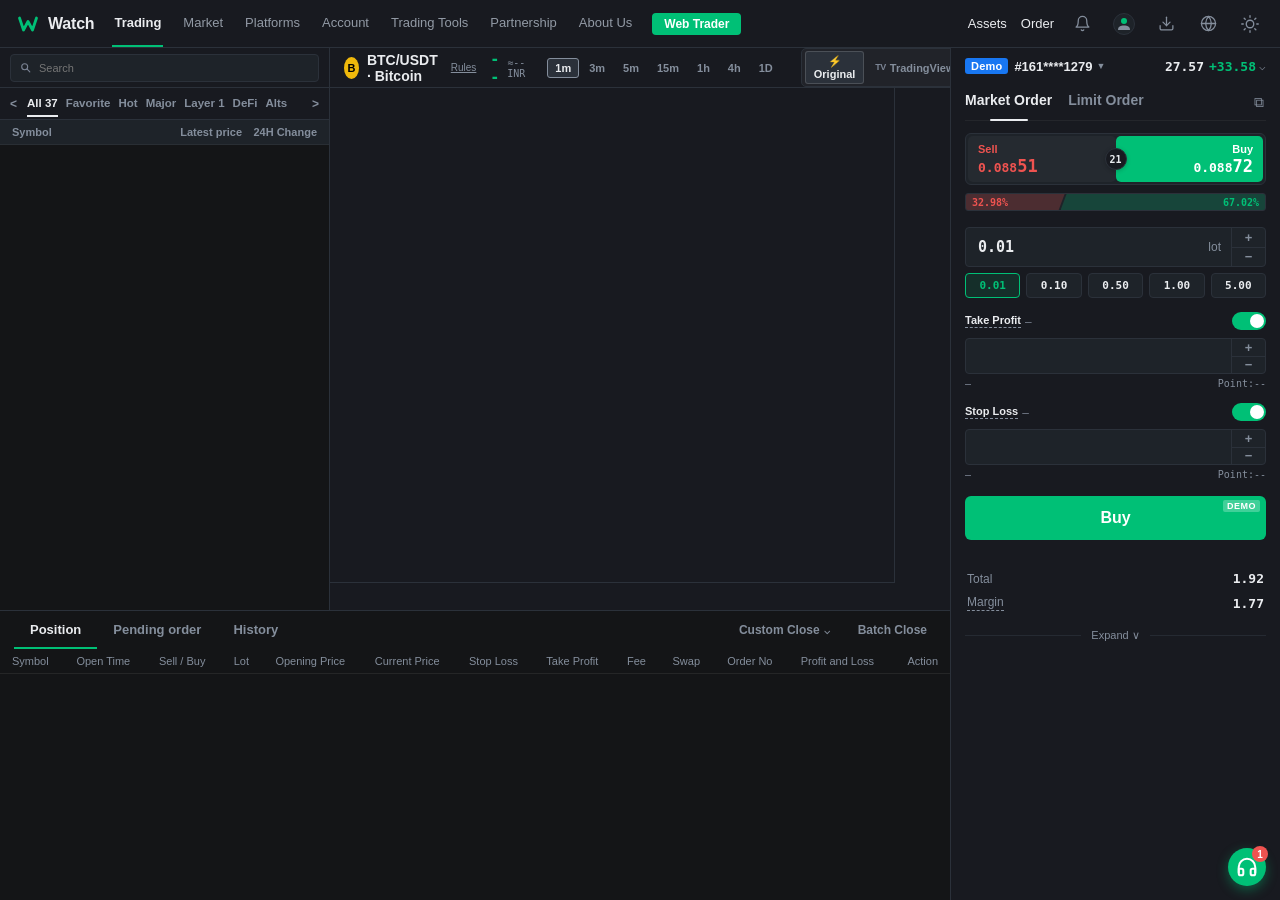
==== templates/terminal.html @ 041eb5d7 "feat: initial commit of standalone MT4 web execution terminal" ====
<!DOCTYPE html>
<html lang="en">
<head>
    <meta charset="UTF-8">
    <meta name="viewport" content="width=device-width, initial-scale=1.0, maximum-scale=1.0, user-scalable=no">
    <title>Watch · Autonomous Web Trader</title>
    
    <link rel="icon" type="image/svg+xml" href="data:image/svg+xml,<svg xmlns='http://www.w3.org/2000/svg' viewBox='0 0 32 32' fill='none'><circle cx='16' cy='16' r='15' fill='%230B0E11' stroke='%2300C076' stroke-width='2'/><path d='M8 10 L12 22 L16 13 L20 22 L24 10' stroke='%2300C076' stroke-width='3' stroke-linecap='round' stroke-linejoin='round'/></svg>">
    
    <!-- &#128737;ï¸ Complete Browser Extension Noise & Crash Shield (MetaMask/Web3/Grammarly/ContentScripts) -->
    <script>
        (function() {
            // Complete console override - suppress EVERYTHING from extensions
            const originalConsole = {
                log: console.log,
                error: console.error,
                warn: console.warn,
                info: console.info,
                debug: console.debug
            };

            // Block all extension-related noise with comprehensive patterns
            const extensionPatterns = [
                /contentscript/i,
                /webpack_require/i,
                /MaxListenersExceededWarning/i,
                /ObjectMultiplex/i,
                /Grammarly/i,
                /chrome-extension/i,
                /moz-extension/i,
                /app-init-liveness/i,
                /background-liveness/i,
                /orphaned data/i,
                /Permissions policy violation/i,
                /addListener/i,
                /EventEmitter/i,
                /memory leak/i,
                /close listeners added/i,
                /end listeners added/i,
                /unload is not allowed/i,
                /message channel closed/i,
                /asynchronous response/i,
                /listener indicated/i,
                /Extension context invalidated/i,
                /MutationObserver/i,
                /parameter 1 is not of type/i,
                /pipe/i,
                /write/i,
                /emit/i,
                /push/i,
                /transform/i,
                /_webpack/i,
                /__webpack_require__/i,
                /webpack_require_/i,
                /\.js:/i,
                /chunk/i,
                /vendor/i,
                /polyfill/i
            ];

            function isExtensionNoise(args) {
                const message = args.map(arg => 
                    typeof arg === 'string' ? arg : 
                    (arg.message || String(arg) || '')
                ).join(' ');
                return extensionPatterns.some(pattern => pattern.test(message));
            }

            // Override all console methods
            ['log', 'error', 'warn', 'info', 'debug'].forEach(method => {
                console[method] = function(...args) {
                    if (isExtensionNoise(args)) return;
                    originalConsole[method].apply(console, args);
                };
            });

            // Intercept all errors with broader pattern matching
            window.addEventListener('error', function(e) {
                const message = e.message || String(e);
                const filename = e.filename || '';
                const combined = message + ' ' + filename;
                if (extensionPatterns.some(pattern => pattern.test(combined))) {
                    e.preventDefault();
                    e.stopPropagation();
                    return true;
                }
            }, true);

            // Intercept promise rejections with broader pattern matching
            window.addEventListener('unhandledrejection', function(e) {
                const reason = String(e.reason || '');
                if (extensionPatterns.some(pattern => pattern.test(reason))) {
                    e.preventDefault();
                    e.stopPropagation();
                    return true;
                }
            }, true);

            // Increase max listeners to prevent warnings
            if (typeof process !== 'undefined' && process.setMaxListeners) {
                process.setMaxListeners(100);
            }
            
            // Suppress any remaining extension noise
            const originalError = Error;
            window.Error = function(...args) {
                const message = args.join(' ');
                if (extensionPatterns.some(pattern => pattern.test(message))) {
                    return originalError();
                }
                return originalError.apply(this, args);
            };
        })();
    </script>

    <!-- Official TradingView Lightweight Charts Library (Local) -->
    <script src="/static/lightweight-charts.js?v=20260922q"></script>

    <link rel="stylesheet" href="/static/css/terminal.css?v=20260923v">
</head>
<body class="theme-dark">

    <!-- TOP NAVBAR (48px - 100% TradeW Match to media_1789955909263.png) -->
    <header class="navbar tradew-navbar">
        <div class="nav-left">
            <!-- Watch Authentic Brand Logo with W icon -->
            <div class="tradew-brand-wrap" onclick="window.location.reload()">
                <svg width="24" height="24" viewBox="0 0 24 24" fill="none">
                    <path d="M3.5 6 L7.5 18 L12 9.5 L16.5 18 L20.5 6" stroke="#00C076" stroke-width="2.8" stroke-linecap="round" stroke-linejoin="round"/>
                </svg>
                <span class="tradew-brand-text">Watch</span>
            </div>

            <!-- Navigation Category Tabs -->
            <div class="tradew-nav-links">
                <span class="tradew-nav-link active">Trading</span>
                <span class="tradew-nav-link">Market</span>
                <span class="tradew-nav-link">Platforms</span>
                <span class="tradew-nav-link">Account</span>
                <span class="tradew-nav-link">Trading Tools</span>
                <span class="tradew-nav-link">Partnership</span>
                <span class="tradew-nav-link">About Us</span>
                <span class="tradew-btn-webtrader">Web Trader</span>
            </div>
        </div>

        <!-- Right Side (Matches media_1789955909263.png + Extra Light/Dark Icon) -->
        <div class="tradew-nav-right-group">
            <span class="tradew-nav-action-text">Assets</span>
            <span class="tradew-nav-action-text">Order</span>

            <!-- Notifications Bell -->
            <div class="tradew-nav-icon-btn" title="Notifications">
                <svg width="17" height="17" viewBox="0 0 24 24" fill="none" stroke="currentColor" stroke-width="1.8" stroke-linecap="round" stroke-linejoin="round">
                    <path d="M18 8A6 6 0 0 0 6 8c0 7-3 9-3 9h18s-3-2-3-9"></path>
                    <path d="M13.73 21a2 2 0 0 1-3.46 0"></path>
                </svg>
            </div>

            <!-- User Avatar Profile -->
            <div class="tradew-nav-icon-btn" title="Account Profile">
                <div class="tradew-user-avatar">
                    <svg width="18" height="18" viewBox="0 0 24 24" fill="none">
                        <circle cx="12" cy="8" r="4" fill="#00C076"/>
                        <path d="M4 20 C4 15.5 7.5 14 12 14 C16.5 14 20 15.5 20 20" fill="#848E9C"/>
                    </svg>
                </div>
            </div>

            <!-- Download App -->
            <div class="tradew-nav-icon-btn" title="Download App">
                <svg width="17" height="17" viewBox="0 0 24 24" fill="none" stroke="currentColor" stroke-width="1.8" stroke-linecap="round" stroke-linejoin="round">
                    <path d="M21 15v4a2 2 0 0 1-2 2H5a2 2 0 0 1-2-2v-4"></path>
                    <polyline points="7 10 12 15 17 10"></polyline>
                    <line x1="12" y1="15" x2="12" y2="3"></line>
                </svg>
            </div>

            <!-- Language / Globe -->
            <div class="tradew-nav-icon-btn" title="Language: English">
                <svg width="17" height="17" viewBox="0 0 24 24" fill="none" stroke="currentColor" stroke-width="1.8" stroke-linecap="round" stroke-linejoin="round">
                    <circle cx="12" cy="12" r="10"></circle>
                    <line x1="2" y1="12" x2="22" y2="12"></line>
                    <path d="M12 2a15.3 15.3 0 0 1 4 10 15.3 15.3 0 0 1-4 10 15.3 15.3 0 0 1-4-10 15.3 15.3 0 0 1 4-10z"></path>
                </svg>
            </div>

            <!-- &#10024; EXTRA ONE LIGHT AND DARK ICON (Matches User Request) -->
            <div class="tradew-nav-icon-btn" id="btn-theme-toggle" onclick="toggleTheme()" title="Switch to Light Theme">
                <svg id="theme-svg-icon" width="18" height="18" viewBox="0 0 24 24" fill="none" stroke="currentColor" stroke-width="1.8" stroke-linecap="round" stroke-linejoin="round">
                    <circle cx="12" cy="12" r="5"></circle>
                    <line x1="12" y1="1" x2="12" y2="3"></line>
                    <line x1="12" y1="21" x2="12" y2="23"></line>
                    <line x1="4.22" y1="4.22" x2="5.64" y2="5.64"></line>
                    <line x1="18.36" y1="18.36" x2="19.78" y2="19.78"></line>
                    <line x1="1" y1="12" x2="3" y2="12"></line>
                    <line x1="21" y1="12" x2="23" y2="12"></line>
                    <line x1="4.22" y1="19.78" x2="5.64" y2="18.36"></line>
                    <line x1="18.36" y1="5.64" x2="19.78" y2="4.22"></line>
                </svg>
            </div>
        </div>
    </header>

    <!-- 3-COLUMN MASTER LAYOUT -->
    <div class="master-layout">

        <!-- COLUMN 1: Trade W Market Watchlist (Matches Image 2) -->
        <aside class="watchlist-col">
            <!-- Search Bar at Top -->
            <div class="tradew-search-bar">
                <div class="tradew-search-input-box">
                    <span class="tradew-search-icon" aria-hidden="true"><svg viewBox="0 0 24 24" focusable="false"><circle cx="10.5" cy="10.5" r="5.5"></circle><path d="m15 15 5 5"></path></svg></span>
                    <input type="text" class="tradew-search-input" id="watchlist-search" placeholder="Search" oninput="filterWatchlist()">
                </div>
            </div>

            <!-- Scrollable Category Carousel: < All 37 Favorite Hot Major Layer 1 DeFi Alts > -->
            <div class="tradew-cat-carousel">
                <button class="tradew-arrow-btn" onclick="scrollWatchlistCats(-1)">&lt;</button>
                <div class="tradew-cat-pills" id="tradew-cat-pills">
                    <button class="tradew-cat-pill active" onclick="setWatchlistCategory('all', this)">All 37</button>
                    <button class="tradew-cat-pill" onclick="setWatchlistCategory('favorite', this)">Favorite</button>
                    <button class="tradew-cat-pill" onclick="setWatchlistCategory('hot', this)">Hot</button>
                    <button class="tradew-cat-pill" onclick="setWatchlistCategory('major', this)">Major</button>
                    <button class="tradew-cat-pill" onclick="setWatchlistCategory('layer1', this)">Layer 1</button>
                    <button class="tradew-cat-pill" onclick="setWatchlistCategory('defi', this)">DeFi</button>
                    <button class="tradew-cat-pill" onclick="setWatchlistCategory('alts', this)">Alts</button>
                </div>
                <button class="tradew-arrow-btn" onclick="scrollWatchlistCats(1)">&gt;</button>
            </div>

            <!-- 3-Column Header: Symbol | Latest price | 24H Change -->
            <div class="tradew-wl-header">
                <span>Symbol</span>
                <span style="text-align: right;">Latest price</span>
                <span style="text-align: right;">24H Change</span>
            </div>

            <!-- Items List -->
            <div class="watchlist-items" id="watchlist-items">
                <!-- Dynamically populated single-line 3-column rows matching Image 2 -->
            </div>
        </aside>

        <!-- COLUMN 2: Center Hero Column (Toolbar + Chart + Bottom Dock) -->
        <main class="center-stage">
            
            <div class="stage-toolbar">
                <div class="toolbar-left" style="gap: 14px;">
                    <div style="display: flex; align-items: center; gap: 8px;">
                        <span style="display: inline-flex; align-items: center; justify-content: center; width: 22px; height: 22px; border-radius: 50%; background: #F0B90B; color: #000; font-weight: 800; font-size: 11px;" id="disp-coin-avatar">B</span>
                        <div style="display: flex; flex-direction: column;">
                            <div style="display: flex; align-items: center; gap: 6px;">
                                <span class="stage-symbol-badge" id="chart-sym-title" style="font-size: 14px; font-weight: 800; color: var(--text-primary);">BTC/USDT Pro</span>
                                <span style="color: #848E9C; font-size: 10px; cursor: pointer; text-decoration: underline;">Rules</span>
                            </div>
                        </div>
                    </div>

                    <div style="display: flex; align-items: center; gap: 8px;">
                        <span class="hero-price-badge up" id="disp-last">--</span>
                        <span style="font-size: 10px; color: #848E9C; font-family: 'Roboto Mono', monospace;" id="disp-inr-equiv">&#8776;--INR</span>
                        <span class="nano-stream-badge" id="nano-stream-indicator" title="Ultra-Nano Direct Stream: Live tick execution from matching engine"><span class="nano-stream-dot"></span>&#9889; </span>
                    </div>

                    <div class="tf-pills" style="margin-left: 8px;">
                        <button class="tf-pill active" onclick="switchTf('1m', this)">1m</button>
                        <button class="tf-pill" onclick="switchTf('3m', this)">3m</button>
                        <button class="tf-pill" onclick="switchTf('5m', this)">5m</button>
                        <button class="tf-pill" onclick="switchTf('15m', this)">15m</button>
                        <button class="tf-pill" onclick="switchTf('1h', this)">1h</button>
                        <button class="tf-pill" onclick="switchTf('4h', this)">4h</button>
                        <button class="tf-pill" onclick="switchTf('1d', this)">1D</button>
                    </div>
 
                    <div class="chart-view-modes" id="chart-view-modes">
                        <button class="chart-mode-pill active" onclick="setChartMode('native')" id="btn-mode-native" title="Binance Original Execution Chart (0-Lag Direct Matching Engine)">
                            <span>&#9889; Original</span>
                        </button>
                        <button class="chart-mode-pill" onclick="setChartMode('tv')" id="btn-mode-tv" title="TradingView Official Interactive Chart">
                            <span class="tradingview-mark">TV</span><span>TradingView</span>
                        </button>
                        <a class="chart-mode-pill binance-direct-tab" id="btn-mode-binance-link" href="https://www.binance.com/en/futures/BTCUSDT" target="_blank" rel="noopener noreferrer" title="Open Live Binance Futures Terminal in New Tab (Bypasses Cloudflare iframe restrictions)">
                            <svg width="12" height="12" viewBox="0 0 120 120" fill="none" style="vertical-align: -1px;">
                                <path d="M60 15 L78 33 L60 51 L42 33 Z" fill="#F0B90B"/>
                                <path d="M21 54 L39 72 L21 90 L3 72 Z" fill="#F0B90B"/>
                                <path d="M99 54 L117 72 L99 90 L81 72 Z" fill="#F0B90B"/>
                                <path d="M60 93 L78 111 L60 129 L42 111 Z" fill="#F0B90B"/>
                                <path d="M60 57 L78 75 L60 93 L42 75 Z" fill="#F0B90B"/>
                            </svg>
                            <span>Binance Web ↗</span>
                        </a>
                    </div>
                </div>

                <div class="toolbar-right">
                    <div class="stat-group">
                        <span class="stat-grp-lbl">24h Change</span>
                        <span class="stat-grp-val val-green" id="disp-change">--%</span>
                    </div>
                    <div class="stat-group">
                        <span class="stat-grp-lbl">24h High</span>
                        <span class="stat-grp-val" id="disp-high">--</span>
                    </div>
                    <div class="stat-group">
                        <span class="stat-grp-lbl">24h Low</span>
                        <span class="stat-grp-val" id="disp-low">--</span>
                    </div>
                    <div class="stat-group">
                        <span class="stat-grp-lbl">24h Vol (USDT)</span>
                        <span class="stat-grp-val" id="disp-vol">--</span>
                    </div>
                </div>
            </div>

            <!-- Candlestick Chart with On-Chart Order Lines Overlay -->
            <div class="chart-stage-wrap" id="chart-wrapper">
                <!-- Binance Center Watermark -->
                <div class="chart-watermark" style="opacity: 0.035; pointer-events: none;">
                    <svg width="48" height="48" viewBox="0 0 120 120" fill="none">
                        <path d="M60 15 L78 33 L60 51 L42 33 Z" fill="#F0B90B"/>
                        <path d="M21 54 L39 72 L21 90 L3 72 Z" fill="#F0B90B"/>
                        <path d="M99 54 L117 72 L99 90 L81 72 Z" fill="#F0B90B"/>
                        <path d="M60 93 L78 111 L60 129 L42 111 Z" fill="#F0B90B"/>
                        <path d="M60 57 L78 75 L60 93 L42 75 Z" fill="#F0B90B"/>
                    </svg>
                    <span style="font-size: 24px; font-weight: 900; letter-spacing: 5px; font-family: -apple-system, BlinkMacSystemFont, sans-serif; color: #EAECEF;">BINANCE</span>
                </div>



                <!-- Dynamic Binance High/Low Visible Markers Overlay -->
                <div class="chart-high-low-overlay" id="chart-high-low-overlay"></div>

                <!-- Native High-Speed Chart -->
                <div id="tv-chart"></div>

                <!-- TV Official Iframe fallback -->
                <iframe id="tv-iframe"
                    data-src="https://s.tradingview.com/widgetembed/?frameElementId=tradingview_1&symbol=BINANCE%3ABTCUSDT.P&interval=1&hidesidetoolbar=0&symboledit=1&saveimage=0&toolbarbg=181A20&theme=dark&style=1&timezone=Etc%2FUTC&studies=%5B%5D&hideideas=1">
                </iframe>

                <!-- Binance Futures Official Web Iframe -->
                <div id="binance-iframe-wrap">
                    <div class="binance-iframe-bar">
                        <div class="binance-iframe-info">
                            <span class="binance-tag">BINANCE FUTURES</span>
                            <span class="binance-sym" id="binance-frame-sym">BTCUSDT Perpetual</span>
                        </div>
                        <a id="binance-external-link" href="https://www.binance.com/en/futures/BTCUSDT" target="_blank" rel="noopener noreferrer" class="binance-ext-btn" title="Open official Binance Futures in a new tab">
                            <svg width="12" height="12" viewBox="0 0 24 24" fill="none" stroke="currentColor" stroke-width="2.2" stroke-linecap="round" stroke-linejoin="round">
                                <path d="M18 13v6a2 2 0 0 1-2 2H5a2 2 0 0 1-2-2V8a2 2 0 0 1 2-2h6"></path>
                                <polyline points="15 3 21 3 21 9"></polyline>
                                <line x1="10" y1="14" x2="21" y2="3"></line>
                            </svg>
                            <span>Open in Binance ↗</span>
                        </a>
                    </div>
                    <iframe id="binance-iframe"
                        data-src="https://s.tradingview.com/widgetembed/?frameElementId=tradingview_binance&symbol=BINANCE%3ABTCUSDT.P&interval=1&hidesidetoolbar=0&symboledit=0&saveimage=1&toolbarbg=181A20&theme=dark&style=1&timezone=Etc%2FUTC&studies=%5B%7B%22id%22%3A%22MASimple%40tv-basicstudies%22%2C%22inputs%22%3A%7B%22length%22%3A7%7D%7D%2C%7B%22id%22%3A%22MASimple%40tv-basicstudies%22%2C%22inputs%22%3A%7B%22length%22%3A25%7D%7D%2C%7B%22id%22%3A%22MASimple%40tv-basicstudies%22%2C%22inputs%22%3A%7B%22length%22%3A99%7D%7D%5D&hideideas=1"
                        src=""
                        allow="clipboard-read; clipboard-write; web-share; encrypted-media; fullscreen"
                        allowfullscreen>
                    </iframe>
                </div>
            </div>

        </main>

        <!-- COLUMN 3: Right Sidebar (100% TradeW Fast Execution Order Ticket - No Orderbook) -->
        <aside class="sidebar-col" style="position: relative;">
            <!-- Top Account Strip (TradeW Exact Match) -->
            <div class="tradew-top-account-bar" id="tradew-top-account-bar" onclick="toggleSelectAccountModal(event)">
                <div style="display: flex; align-items: center;">
                    <span class="tradew-account-badge" id="disp-tradew-acct-badge">Demo</span>
                    <span class="tradew-account-id" id="disp-tradew-acct-id">#161****1279 <span class="tradew-chevron" id="disp-tradew-chevron">&#9660;</span></span>
                </div>
                <div style="display: flex; align-items: center;">
                    <span class="tradew-account-bal" id="disp-tradew-bal">27.57</span>
                    <span class="tradew-account-pnl" id="disp-tradew-floating">+33.58</span>
                    <span class="tradew-account-drop">&#9013;</span>
                </div>
            </div>

            <!-- TradeW Select Account Modal Dropdown (Matches media_1789955158818.png) -->
            <div class="tradew-select-acct-dropdown" id="tradew-select-acct-dropdown" onclick="event.stopPropagation()">
                <div class="tradew-modal-title-row">
                    <span>Select Account</span>
                    <span class="tradew-info-circle" title="Switch between Live Binance Master Futures and Practice Demo account">&#9432;</span>
                </div>
                
                <!-- Live Binance Master Account -->
                <div class="tradew-acct-card" id="card-standard" onclick="selectAccountOption('standard')">
                    <div class="tradew-acct-top">
                        <span class="tradew-acct-type-name" style="color: #F0B90B; font-weight: 700;">Live Binance &#9889;</span>
                        <span class="tradew-acct-id-tag" style="background: rgba(240,185,11,0.18); color: #F0B90B; border: 1px solid rgba(240,185,11,0.35);">Master Futures</span>
                    </div>
                    <div class="tradew-acct-card-bal" id="card-standard-bal" style="font-weight: 700;">$0.00 USDT</div>
                    <div class="tradew-acct-check">
                        <svg width="12" height="12" viewBox="0 0 12 12" fill="none"><path d="M2.5 6L5 8.5L9.5 3.5" stroke="#FFFFFF" stroke-width="2" stroke-linecap="round" stroke-linejoin="round"/></svg>
                    </div>
                </div>

                <!-- Demo Account Card -->
                <div class="tradew-acct-card selected" id="card-demo" onclick="selectAccountOption('demo')">
                    <div class="tradew-acct-top">
                        <span class="tradew-acct-type-name">Demo</span>
                        <span class="tradew-acct-id-tag">#161****1279</span>
                    </div>
                    <div class="tradew-acct-card-bal" id="card-demo-bal">27.42</div>
                    <div class="tradew-acct-check">
                        <svg width="12" height="12" viewBox="0 0 12 12" fill="none"><path d="M2.5 6L5 8.5L9.5 3.5" stroke="#FFFFFF" stroke-width="2" stroke-linecap="round" stroke-linejoin="round"/></svg>
                    </div>
                </div>

                <!-- Confirm Button -->
                <button class="tradew-acct-confirm-btn" onclick="confirmAccountChoice()">Confirm</button>
            </div>

            <!-- Tabs: Market Order | Limit Order -->
            <div class="tradew-panel-tabs">
                <div class="tradew-tab-group">
                    <button class="tradew-tab-item active" id="btn-tab-market" onclick="switchOrderType('market')">Market Order</button>
                    <button class="tradew-tab-item" id="btn-tab-limit" onclick="switchOrderType('limit')">Limit Order</button>
                </div>
                <button class="tradew-tab-popup" title="Pop out order ticket">&#10697;</button>
            </div>

            <!-- Dual Quote Box: Sell Price | Spread | Buy Price -->
            <div class="tradew-quote-card-wrap">
                <div class="tradew-quote-box">
                    <div class="tradew-quote-card quote-sell" id="quote-card-sell" onclick="selectOrderSide('SELL')">
                        <span class="quote-card-lbl">Sell</span>
                        <div class="quote-card-price" id="dual-quote-sell">
                            <span class="quote-p-prefix" id="dual-quote-sell-prefix">0.088</span><span class="quote-p-suffix" id="dual-quote-sell-suffix">51</span>
                        </div>
                    </div>
                    <div class="tradew-spread-pill" id="dual-quote-spread">21</div>
                    <div class="tradew-quote-card quote-buy active" id="quote-card-buy" onclick="selectOrderSide('BUY')">
                        <span class="quote-card-lbl">Buy</span>
                        <div class="quote-card-price" id="dual-quote-buy">
                            <span class="quote-p-prefix" id="dual-quote-buy-prefix">0.088</span><span class="quote-p-suffix" id="dual-quote-buy-suffix">72</span>
                        </div>
                    </div>
                </div>
                <!-- Slanted Sentiment Meter (TradeW Exact Match) -->
                <div class="tradew-sentiment-container">
                    <div class="sentiment-seg-sell" id="sentiment-sell-seg" style="width: 32.98%;">32.98%</div>
                    <div class="sentiment-seg-buy" id="sentiment-buy-seg">67.02%</div>
                </div>
            </div>

            <!-- Lot Size Stepper & 5 Quick Presets (TradeW Vertical Split +/-) -->
            <div class="tradew-field-group">
                <div class="tradew-stepper-box">
                    <input type="text" class="stepper-main-val" id="inp-lot-val" value="0.01" readonly>
                    <span class="stepper-lot-lbl">lot</span>
                    <div class="stepper-vert-actions">
                        <button class="btn-stepper-vert" onclick="stepLot(0.01)">+</button>
                        <button class="btn-stepper-vert" onclick="stepLot(-0.01)">&minus;</button>
                    </div>
                </div>
                <div class="tradew-lot-presets">
                    <button class="lot-preset-btn active" onclick="setLotVal(0.01, this)">0.01</button>
                    <button class="lot-preset-btn" onclick="setLotVal(0.10, this)">0.10</button>
                    <button class="lot-preset-btn" onclick="setLotVal(0.50, this)">0.50</button>
                    <button class="lot-preset-btn" onclick="setLotVal(1.00, this)">1.00</button>
                    <button class="lot-preset-btn" onclick="setLotVal(5.00, this)">5.00</button>
                </div>
            </div>

            <!-- Limit Price Row (TradeW Signature: Displayed when Limit Order tab is active) -->
            <div class="tradew-limit-group" id="tradew-limit-section" style="display: none;">
                <div class="toggle-header-row" style="margin-bottom: 2px;">
                    <span class="toggle-title" style="cursor: default;">Limit Price</span>
                </div>
                <div class="tradew-stepper-box" style="height: 44px;">
                    <div style="flex: 1; display: flex; flex-direction: column; justify-content: center; padding-left: 12px; min-width: 0;">
                        <input type="text" class="stepper-main-val" id="inp-limit-price" value="0.08860" oninput="onLimitPriceChange()" style="padding-left: 0; height: 20px; font-size: 14px;">
                        <div id="limit-price-warning" style="color: #EF5350; font-size: 10px; font-weight: 600; line-height: 1.1; display: none;">Incorrect Price</div>
                    </div>
                    <span class="stepper-lot-lbl">Price</span>
                    <div class="stepper-vert-actions">
                        <button class="btn-stepper-vert" onclick="stepLimitPrice(1)">+</button>
                        <button class="btn-stepper-vert" onclick="stepLimitPrice(-1)">&minus;</button>
                    </div>
                </div>
            </div>

            <!-- Take Profit Toggle & Field -->
            <div class="tradew-toggle-section">
                <div class="toggle-header-row">
                    <div class="toggle-title-wrap">
                        <span class="toggle-title">Take Profit</span>
                        <span class="toggle-cond-text" id="lbl-tp-cond">&#8804; 0.08801</span>
                    </div>
                    <label class="ios-switch">
                        <input type="checkbox" id="chk-tp-enable" checked onchange="toggleTpSection(this.checked)">
                        <span class="ios-slider"></span>
                    </label>
                </div>
                <div class="toggle-body" id="tp-body">
                    <div class="tradew-stepper-box mini-stepper">
                        <input type="text" class="stepper-main-val" id="inp-tp-price" value="0.08796" oninput="validateTpRange()">
                        <div class="stepper-vert-actions">
                            <button class="btn-stepper-vert" onclick="stepTpPrice(1)">+</button>
                            <button class="btn-stepper-vert" onclick="stepTpPrice(-1)">&minus;</button>
                        </div>
                    </div>
                    <div id="tp-range-warning" style="display:none;color:#EF5350;font-size:10px;font-weight:600;margin-top:2px;">Take Profit not within range</div>
                    <div class="toggle-sub-info">
                        <span id="disp-tp-pnl">Take Profit: +0.55</span>
                        <span id="disp-tp-pts">Point:-55</span>
                    </div>
                </div>
            </div>

            <!-- Stop Loss Toggle & Field -->
            <div class="tradew-toggle-section">
                <div class="toggle-header-row">
                    <div class="toggle-title-wrap">
                        <span class="toggle-title">Stop Loss</span>
                        <span class="toggle-cond-text" id="lbl-sl-cond">&le; 0.08758</span>
                    </div>
                    <label class="ios-switch">
                        <input type="checkbox" id="chk-sl-enable" checked onchange="toggleSlSection(this.checked)">
                        <span class="ios-slider"></span>
                    </label>
                </div>
                <div class="toggle-body" id="sl-body">
                    <div class="tradew-stepper-box mini-stepper">
                        <input type="text" class="stepper-main-val" id="inp-sl-price" value="0.08950" oninput="validateSlRange()">
                        <div class="stepper-vert-actions">
                            <button class="btn-stepper-vert" onclick="stepSlPrice(1)">+</button>
                            <button class="btn-stepper-vert" onclick="stepSlPrice(-1)">&minus;</button>
                        </div>
                    </div>
                    <div id="sl-range-warning" style="display:none;color:#EF5350;font-size:10px;font-weight:600;margin-top:2px;">Stop Loss not within range</div>
                    <div class="toggle-sub-info">
                        <span id="disp-sl-pnl">Stop Loss: -0.55</span>
                        <span id="disp-sl-pts">Point:+55</span>
                    </div>
                </div>
            </div>

            <!-- Primary Execution Button (Defaulting to Sell to match User's active state) -->
            <button class="btn-tradew-main-action btn-buy" id="btn-primary-action" onclick="executeSelectedOrder()">
                <span class="badge-action-demo">DEMO</span>
                <span id="btn-action-text">Buy</span>
            </button>

            <!-- Order Summary Footer (Authentic TradeW Expand / Collapse) -->
            <div class="tradew-order-footer">
                <div class="summary-row">
                    <span class="summary-lbl">Total</span>
                    <span class="summary-val" id="disp-total-notional">1.92</span>
                </div>
                <div class="summary-row">
                    <span class="summary-lbl dashed">Margin</span>
                    <span class="summary-val" id="disp-margin-req">1.77</span>
                </div>
                <div id="tradew-extra-summary" style="display: none; flex-direction: column; gap: 7px;">
                    <div class="summary-row">
                        <span class="summary-lbl">Leverage</span>
                        <span class="summary-val" id="disp-leverage-val">1:50</span>
                    </div>
                    <div class="summary-row">
                        <span class="summary-lbl dashed">Fee</span>
                        <span class="summary-val" id="disp-fee-val">0.15</span>
                    </div>
                </div>
                <div class="summary-expand-row" onclick="toggleSidebarSummaryExpand()" title="Expand or collapse order metrics">
                    <span class="expand-divider-line"></span>
                    <span id="sidebar-expand-text" class="expand-label-btn">Expand &#8744;</span>
                    <span class="expand-divider-line"></span>
                </div>
            </div>
        </aside>

        <!-- Floating Support Headset Widget -->
        <div class="tradew-floating-support" title="Watch Support" onclick="alert('Watch 24/7 AI Risk Shield & Support Online')">
            <svg width="22" height="22" viewBox="0 0 24 24" fill="none" stroke="#FFFFFF" stroke-width="2.2" stroke-linecap="round" stroke-linejoin="round">
                <path d="M3 18v-6a9 9 0 0 1 18 0v6"></path>
                <path d="M21 19a2 2 0 0 1-2 2h-1a2 2 0 0 1-2-2v-3a2 2 0 0 1 2-2h3zM3 19a2 2 0 0 0 2 2h1a2 2 0 0 0 2-2v-3a2 2 0 0 0-2-2H3z"></path>
            </svg>
            <span class="tradew-support-badge">1</span>
        </div>

        <!-- ðŸ›ï¸ TradeW Full-Width Bottom Dock (Matches Image 2 & 3) -->
        <section class="tradew-dock" id="tradew-dock">
            <div class="dock-tab-nav">
                <div class="dock-left-strip">
                    <div class="dock-tabs">
                        <button class="dock-tab-btn active" id="tab-btn-position" onclick="switchDockTab('position')">
                            <span>Position</span>
                        </button>
                        <button class="dock-tab-btn" id="tab-btn-pending" onclick="switchDockTab('pending')">
                            <span>Pending order</span>
                        </button>
                        <button class="dock-tab-btn" id="tab-btn-history" onclick="switchDockTab('history')">
                            <span>History</span>
                        </button>
                    </div>
                </div>

                <div class="dock-actions-right" style="position: relative;">
                    <!-- Trade W Custom Close with Dropdown Menu -->
                    <div style="position: relative; display: inline-block;">
                        <button class="btn-dock-sm" style="background: transparent; border: none; color: #848E9C; font-weight: 600; font-size: 12px; cursor: pointer; display: flex; align-items: center; gap: 4px;" onclick="toggleCustomCloseMenu()">
                            <span>Custom Close</span>
                            <span style="font-size: 10px;">&#9013;</span>
                        </button>
                        <div id="dock-custom-close-menu" style="display: none; position: absolute; bottom: 32px; right: 0; background: var(--bg-card); border: 1px solid var(--border-color); border-radius: 6px; box-shadow: 0 8px 24px rgba(0,0,0,0.18); z-index: 1000; min-width: 160px; padding: 4px 0;">
                            <div onclick="customClosePositions('PROFIT')" style="padding: 7px 12px; font-size: 11px; font-weight: 600; color: #00C076; cursor: pointer;" onmouseenter="this.style.background='rgba(0,192,118,0.1)'" onmouseleave="this.style.background='transparent'">Close Profitable Only</div>
                            <div onclick="customClosePositions('LOSS')" style="padding: 7px 12px; font-size: 11px; font-weight: 600; color: #EF5350; cursor: pointer;" onmouseenter="this.style.background='rgba(239,83,80,0.1)'" onmouseleave="this.style.background='transparent'">Close Losing Only</div>
                        </div>
                    </div>

                    <!-- Trade W 1-Click Batch Close Button -->
                    <button class="btn-dock-sm" style="background: transparent; border: none; color: #848E9C; font-weight: 600; font-size: 12px; cursor: pointer; display: flex; align-items: center; gap: 4px;" onclick="batchClosePositions()">
                        <span>Batch Close</span>
                    </button>
                </div>
            </div>

            <!-- Dock Main Horizontal Body: Wide Table on Left + Image 2 Summary Widget on Right -->
            <div class="dock-layout-body">
                <div class="dock-view-body">
                    <!-- Tab 1: POSITIONS TABLE (Matches Image 1 & 2) -->
                    <div id="dock-view-position">
                        <table class="dock-table">
                            <thead>
                                <tr>
                                    <th>Symbol</th>
                                    <th>Open Time</th>
                                    <th>Sell / Buy</th>
                                    <th>Lot</th>
                                    <th>Opening Price</th>
                                    <th>Current Price</th>
                                    <th>Stop Loss</th>
                                    <th>Take Profit</th>
                                    <th>Fee</th>
                                    <th>Swap</th>
                                    <th>Order No</th>
                                    <th>Profit and Loss</th>
                                    <th style="text-align: right;">Action</th>
                                </tr>
                            </thead>
                            <tbody id="dock-pos-tbody">
                                <!-- Populated dynamically -->
                            </tbody>
                        </table>
                    </div>

                    <!-- Tab 2: PENDING ORDERS TABLE -->
                    <div id="dock-view-pending" style="display: none;">
                        <table class="dock-table">
                            <thead>
                                <tr>
                                    <th>Symbol</th>
                                    <th>Place Time</th>
                                    <th>Type</th>
                                    <th>Lot</th>
                                    <th>Order Price</th>
                                    <th>Current Price</th>
                                    <th>Stop Loss</th>
                                    <th>Take Profit</th>
                                    <th>Fee</th>
                                    <th>Order No</th>
                                    <th>Status</th>
                                    <th style="text-align: right;">Action</th>
                                </tr>
                            </thead>
                            <tbody id="dock-pending-tbody">
                                <!-- Populated dynamically -->
                            </tbody>
                        </table>
                    </div>

                    <!-- Tab 3: HISTORY TABLE -->
                    <div id="dock-view-history" style="display: none;">
                        <table class="dock-table">
                            <thead>
                                <tr>
                                    <th>Symbol</th>
                                    <th>Close Time</th>
                                    <th>Sell / Buy</th>
                                    <th>Lot</th>
                                    <th>Opening Price</th>
                                    <th>Close Price</th>
                                    <th>Fee</th>
                                    <th>Order No</th>
                                    <th>Profit and Loss</th>
                                    <th style="text-align: right;">Exit Settlement</th>
                                </tr>
                            </thead>
                            <tbody id="dock-hist-tbody">
                                <!-- Populated dynamically -->
                            </tbody>
                        </table>
                    </div>

                    <!-- Tab 4: 6-BRAIN HUD -->
                    <div id="dock-view-brain" style="display: none;">
                        <div class="tab-grid-brain">
                            <div class="brain-mini-card">
                                <span class="brain-mini-title">&#129302; Brain 1: ML Meta-Gate</span>
                                <span class="brain-mini-metric">P_AI: 91.4% &#9989; HIGH CONVICTION</span>
                            </div>
                            <div class="brain-mini-card">
                                <span class="brain-mini-title">&#128302; Brain 2: 270b Future Sim</span>
                                <span class="brain-mini-metric">MFE/MAE: 2.8x &#9989; ASYMMETRIC</span>
                            </div>
                            <div class="brain-mini-card">
                                <span class="brain-mini-title">&#129504; Brain 3: Groq LPU Quant</span>
                                <span class="brain-mini-metric">Latency: 38ms &#9989; ULTRA-LOW</span>
                            </div>
                            <div class="brain-mini-card">
                                <span class="brain-mini-title">&#9883; Brain 4: Hawkes & OBI</span>
                                <span class="brain-mini-metric">OBI: 68% | Hurst: 0.59 &#9989; TREND</span>
                            </div>
                            <div class="brain-mini-card">
                                <span class="brain-mini-title">&#128483;ï¸ Brain 5: Neural Voice</span>
                                <span class="brain-mini-metric">Chimes Armed &#128276; AUDIBLE</span>
                            </div>
                            <div class="brain-mini-card">
                                <span class="brain-mini-title">&#128737;ï¸ Brain 6: PropGuard Shield</span>
                                <span class="brain-mini-metric">Margin: $0.30 (50x ISOLATED) &#9989;</span>
                            </div>
                        </div>
                    </div>

                    <!-- Tab 5: 80/20 SAFE VAULT -->
                    <div id="dock-view-vault" style="display: none;">
                        <div class="tab-grid-vault">
                            <div class="vault-mini-card">
                                <div class="vault-mini-lbl">Futures Wallet Balance</div>
                                <div class="vault-mini-val val-green" id="vault-tab-wallet">$15.96</div>
                            </div>
                            <div class="vault-mini-card" style="border-color: var(--binance-gold); background: rgba(240,185,11,0.04);">
                                <div class="vault-mini-lbl">&#128274; 80/20 Safe Vault (Swept)</div>
                                <div class="vault-mini-val val-gold" id="vault-tab-vault">$0.24</div>
                            </div>
                            <div class="vault-mini-card">
                                <div class="vault-mini-lbl">Total Net Equity</div>
                                <div class="vault-mini-val val-cyan" id="vault-tab-equity">$16.20</div>
                            </div>
                            <div class="vault-mini-card">
                                <div class="vault-mini-lbl">Session Realized PnL</div>
                                <div class="vault-mini-val val-green" id="vault-tab-pnl">+$1.20</div>
                            </div>
                            <div class="vault-mini-card">
                                <div class="vault-mini-lbl">Decided Win Rate</div>
                                <div class="vault-mini-val val-green" id="vault-tab-winrate">100.0%</div>
                            </div>
                            <div class="vault-mini-card">
                                <div class="vault-mini-lbl">Max Drawdown</div>
                                <div class="vault-mini-val" id="vault-tab-dd">$0.00 (0%)</div>
                            </div>
                        </div>
                    </div>
            </div>
        </section>

    </div>

    <!-- Right-side TP/SL action buttons -->
    <div id="elb-bar">
        <button id="elb-btn-tp" class="elb-btn elb-btn-tp" data-level="TP" draggable="true" title="Drag to set Take Profit">TP</button>
        <button id="elb-btn-sl" class="elb-btn elb-btn-sl" data-level="SL" draggable="true" title="Drag to set Stop Loss">SL</button>
    </div>
    <!-- One immediate action per visible chart line. Entry closes the position;
         SL/TP remove only that corresponding protective order. -->
    <div id="line-close-controls" aria-label="Chart line actions">
        <button id="line-close-entry" class="line-close-btn line-close-entry" title="Close position now">×</button>
        <button id="line-close-sl" class="line-close-btn line-close-sl" title="Remove stop loss">×</button>
        <button id="line-close-tp" class="line-close-btn line-close-tp" title="Remove take profit">×</button>
    </div>

    <!-- Trade W Stop Loss / Take Profit Floating Edit Modal -->
    <div id="tradew-sltp-modal-overlay" class="sltp-modal-overlay" style="display: none;" onclick="closeSLTPModal(event)">
        <div class="sltp-modal-card" onclick="event.stopPropagation();">
            <div class="sltp-modal-header">
                <div class="sltp-header-left">
                    <span id="sltp-modal-title" class="sltp-modal-title">Stop Loss</span>
                    <span id="sltp-modal-constraint" class="sltp-modal-constraint">&#8804;0.08465</span>
                </div>
                <button class="sltp-modal-close" onclick="closeSLTPModal()">&#10005;</button>
            </div>
            
            <div class="sltp-stepper-box">
                <input type="text" id="sltp-input-price" class="sltp-stepper-input" oninput="onSLTPInputChange()" />
                <div class="stepper-vert-actions">
                    <button class="btn-stepper-vert" onclick="stepSLTP(1)">+</button>
                    <button class="btn-stepper-vert" onclick="stepSLTP(-1)">&minus;</button>
                </div>
            </div>

            <div class="sltp-modal-metrics">
                <div>
                    <span id="sltp-metric-label">Stop Loss</span>: <span id="sltp-metric-pnl" class="val-red">-6.39</span>
                </div>
                <div>
                    Point: <span id="sltp-metric-point">-71</span>
                </div>
            </div>

            <button class="sltp-btn-save" onclick="submitSLTPModal()">Save</button>
        </div>
    </div>

    <!-- Interactive Client Scripts -->
    <script src="/static/js/terminal.js?v=20260923z"></script>
</body>
</html>
---- static/css/terminal.css ----
/**
 * TradeW Autonomous High-Speed Web Trading Terminal
 * Modular Index Stylesheet
 */
@import url("./modules/variables.css");
@import url("./modules/layout.css");
@import url("./modules/watchlist.css");
@import url("./modules/chart.css");
@import url("./modules/ticket.css");
@import url("./modules/dock.css");
@import url("./modules/modals.css");
@import url("./modules/responsive.css");
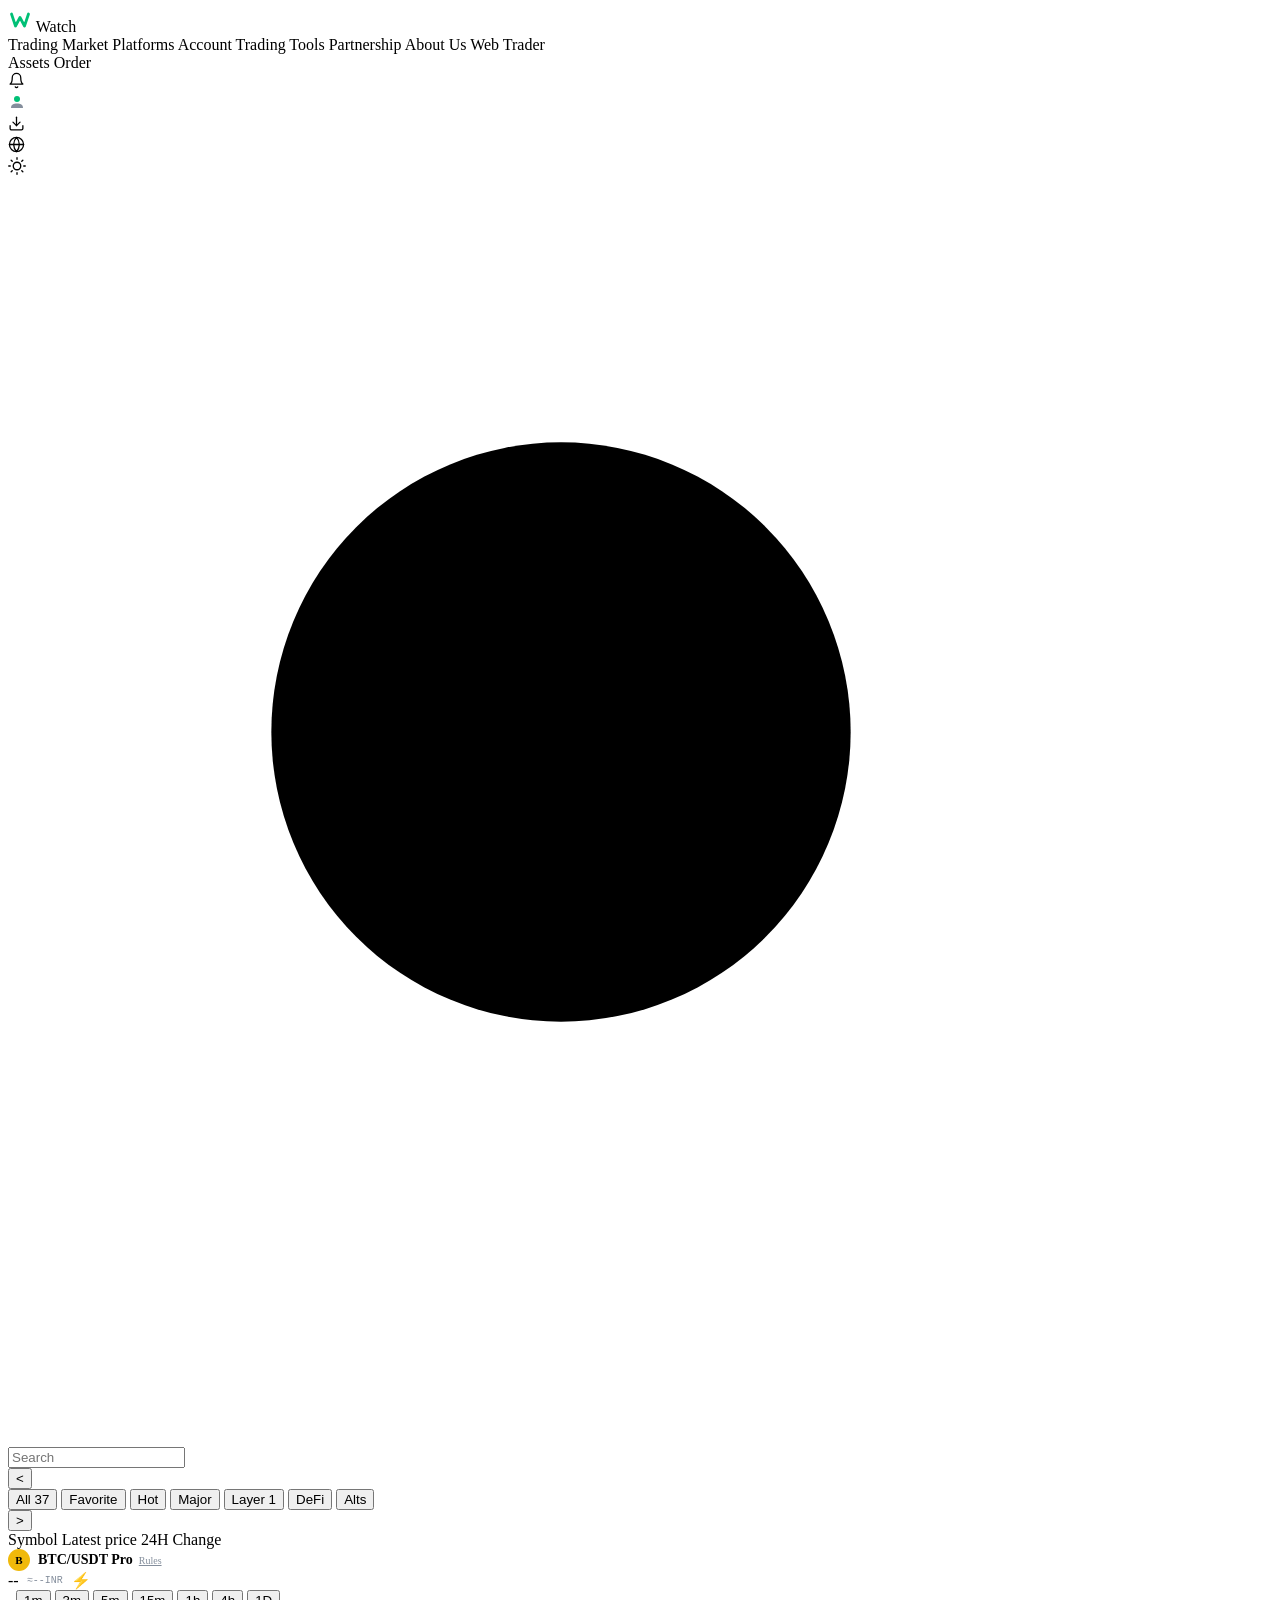
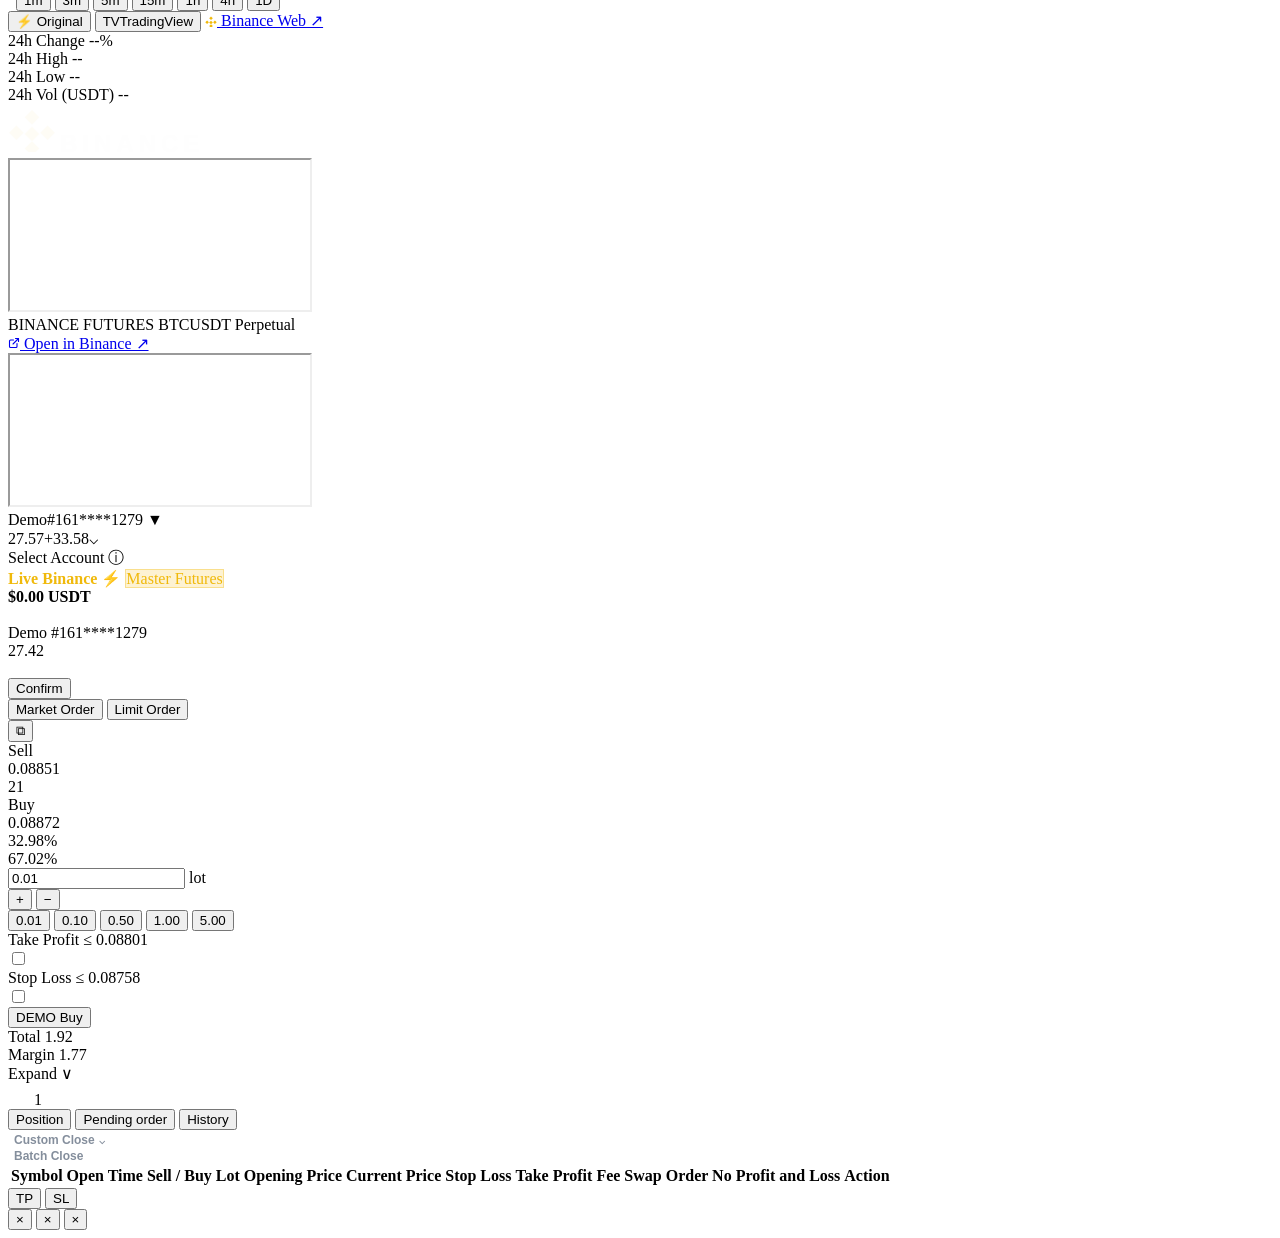
==== commit 993f4642: "Deploy full 1:1 real Watch WebTrader terminal to GitHub Pages with autonomous client edge gateway" ====
--- a/templates/terminal.html
+++ b/templates/terminal.html
@@ -114,9 +114,576 @@
     </script>
 
     <!-- Official TradingView Lightweight Charts Library (Local) -->
-    <script src="/static/lightweight-charts.js?v=20260922q"></script>
-
-    <link rel="stylesheet" href="/static/css/terminal.css?v=20260923v">
+    <script src="./static/lightweight-charts.js?v=20260922q"></script>
+
+    <link rel="stylesheet" href="./static/css/terminal.css?v=20260923v">
+
+    <!-- Autonomous Client-Side Edge Gateway Adapter (GitHub Pages & Direct Browser Standalone) -->
+    <script>
+    (function() {
+        const WATCHLIST_CATALOG = [
+            {"symbol": "BTCUSDT",    "display": "BTC/USDT",    "name": "Bitcoin",       "category": "major",  "precision": 1},
+            {"symbol": "ETHUSDT",    "display": "ETH/USDT",    "name": "Ethereum",      "category": "major",  "precision": 2},
+            {"symbol": "SOLUSDT",    "display": "SOL/USDT",    "name": "Solana",        "category": "major",  "precision": 2},
+            {"symbol": "BNBUSDT",    "display": "BNB/USDT",    "name": "BNB",           "category": "major",  "precision": 2},
+            {"symbol": "XRPUSDT",    "display": "XRP/USDT",    "name": "Ripple",        "category": "major",  "precision": 4},
+            {"symbol": "AVAXUSDT",   "display": "AVAX/USDT",   "name": "Avalanche",     "category": "major",  "precision": 2},
+            {"symbol": "LINKUSDT",   "display": "LINK/USDT",   "name": "Chainlink",     "category": "major",  "precision": 3},
+            {"symbol": "NEARUSDT",   "display": "NEAR/USDT",   "name": "NEAR Protocol", "category": "layer1", "precision": 3},
+            {"symbol": "ADAUSDT",    "display": "ADA/USDT",    "name": "Cardano",       "category": "layer1", "precision": 4},
+            {"symbol": "SUIUSDT",    "display": "SUI/USDT",    "name": "Sui",           "category": "layer1", "precision": 4},
+            {"symbol": "DOGEUSDT",   "display": "DOGE/USDT",   "name": "Dogecoin",      "category": "major",  "precision": 5},
+            {"symbol": "DOTUSDT",    "display": "DOT/USDT",    "name": "Polkadot",      "category": "layer1", "precision": 3},
+            {"symbol": "LTCUSDT",    "display": "LTC/USDT",    "name": "Litecoin",      "category": "major",  "precision": 2},
+            {"symbol": "ARBUSDT",    "display": "ARB/USDT",    "name": "Arbitrum",      "category": "alts",   "precision": 4},
+            {"symbol": "OPUSDT",     "display": "OP/USDT",     "name": "Optimism",      "category": "alts",   "precision": 4},
+            {"symbol": "SEIUSDT",    "display": "SEI/USDT",    "name": "Sei",           "category": "layer1", "precision": 4},
+            {"symbol": "INJUSDT",    "display": "INJ/USDT",    "name": "Injective",     "category": "layer1", "precision": 3},
+            {"symbol": "WIFUSDT",    "display": "WIF/USDT",    "name": "dogwifhat",     "category": "alts",   "precision": 4},
+            {"symbol": "PENDLEUSDT", "display": "PENDLE/USDT", "name": "Pendle",        "category": "defi",   "precision": 3},
+            {"symbol": "JUPUSDT",    "display": "JUP/USDT",    "name": "Jupiter",       "category": "defi",   "precision": 4},
+            {"symbol": "RENDERUSDT", "display": "RENDER/USDT", "name": "Render",        "category": "alts",   "precision": 3},
+            {"symbol": "AAVEUSDT",   "display": "AAVE/USDT",   "name": "Aave",          "category": "defi",   "precision": 2},
+            {"symbol": "UNIUSDT",    "display": "UNI/USDT",    "name": "Uniswap",       "category": "defi",   "precision": 3},
+            {"symbol": "CRVUSDT",    "display": "CRV/USDT",    "name": "Curve DAO",     "category": "defi",   "precision": 4},
+            {"symbol": "DYDXUSDT",   "display": "DYDX/USDT",   "name": "dYdX",          "category": "defi",   "precision": 3},
+            {"symbol": "ENAUSDT",    "display": "ENA/USDT",    "name": "Ethena",        "category": "defi",   "precision": 4},
+            {"symbol": "WLDUSDT",    "display": "WLD/USDT",    "name": "Worldcoin",     "category": "alts",   "precision": 3},
+            {"symbol": "PYTHUSDT",   "display": "PYTH/USDT",   "name": "Pyth Network",  "category": "alts",   "precision": 4},
+            {"symbol": "GMXUSDT",    "display": "GMX/USDT",    "name": "GMX",           "category": "defi",   "precision": 2},
+            {"symbol": "TIAUSDT",    "display": "TIA/USDT",    "name": "Celestia",      "category": "layer1", "precision": 3},
+            {"symbol": "ZROUSDT",    "display": "ZRO/USDT",    "name": "LayerZero",     "category": "alts",   "precision": 3},
+            {"symbol": "APEUSDT",    "display": "APE/USDT",    "name": "ApeCoin",       "category": "alts",   "precision": 4},
+            {"symbol": "GALAUSDT",   "display": "GALA/USDT",   "name": "Gala",          "category": "alts",   "precision": 5},
+            {"symbol": "SANDUSDT",   "display": "SAND/USDT",   "name": "The Sandbox",   "category": "alts",   "precision": 4},
+            {"symbol": "MANAUSDT",   "display": "MANA/USDT",   "name": "Decentraland",  "category": "alts",   "precision": 4},
+            {"symbol": "LRCUSDT",    "display": "LRC/USDT",    "name": "Loopring",      "category": "defi",   "precision": 4},
+            {"symbol": "STXUSDT",    "display": "STX/USDT",    "name": "Stacks",        "category": "layer1", "precision": 4}
+        ];
+
+        const FALLBACK_PRICES = {
+            "BTCUSDT": 67500.00, "ETHUSDT": 2650.00, "SOLUSDT": 155.00, "BNBUSDT": 580.00,
+            "XRPUSDT": 0.5850, "AVAXUSDT": 28.50, "LINKUSDT": 11.20, "NEARUSDT": 4.80,
+            "ADAUSDT": 0.3550, "SUIUSDT": 1.7500, "DOGEUSDT": 0.10500, "DOTUSDT": 4.25,
+            "LTCUSDT": 65.00, "ARBUSDT": 0.5400, "OPUSDT": 1.5200, "SEIUSDT": 0.4200,
+            "INJUSDT": 21.50, "WIFUSDT": 2.3500, "PENDLEUSDT": 4.150, "JUPUSDT": 0.8200,
+            "RENDERUSDT": 5.60, "AAVEUSDT": 155.00, "UNIUSDT": 7.80, "CRVUSDT": 0.2850,
+            "DYDXUSDT": 1.15, "ENAUSDT": 0.3850, "WLDUSDT": 1.95, "PYTHUSDT": 0.3250,
+            "GMXUSDT": 24.50, "TIAUSDT": 5.80, "ZROUSDT": 3.95, "APEUSDT": 0.7500,
+            "GALAUSDT": 0.02250, "SANDUSDT": 0.2750, "MANAUSDT": 0.2950, "LRCUSDT": 0.00917,
+            "STXUSDT": 1.6500
+        };
+
+        const CONTRACT_SPECS = {
+            "BTCUSDT": {"lot_size_coins": 1.0, "pip_val": 0.1, "prec": 1},
+            "ETHUSDT": {"lot_size_coins": 10.0, "pip_val": 0.01, "prec": 2},
+            "SOLUSDT": {"lot_size_coins": 100.0, "pip_val": 0.01, "prec": 2},
+            "BNBUSDT": {"lot_size_coins": 10.0, "pip_val": 0.01, "prec": 2},
+            "XRPUSDT": {"lot_size_coins": 1000.0, "pip_val": 0.0001, "prec": 4},
+            "AVAXUSDT": {"lot_size_coins": 100.0, "pip_val": 0.01, "prec": 2},
+            "LINKUSDT": {"lot_size_coins": 100.0, "pip_val": 0.001, "prec": 3},
+            "DOGEUSDT": {"lot_size_coins": 10000.0, "pip_val": 0.00001, "prec": 5}
+        };
+
+        function getContractSize(sym) {
+            return CONTRACT_SPECS[sym]?.lot_size_coins || 1.0;
+        }
+
+        function getInitialPortfolio() {
+            return {
+                "wallet_balance": 15.00,
+                "safe_vault": 0.0,
+                "total_equity": 15.00,
+                "peak_equity": 15.00,
+                "max_drawdown_usd": 0.0,
+                "max_drawdown_pct": 0.0,
+                "current_session_id": 1,
+                "current_session_name": "Paper Trading Session",
+                "session_pnl": 0.0,
+                "session_trades_count": 0,
+                "session_locked": false,
+                "stats": {
+                    "total_trades": 0,
+                    "wins": 0,
+                    "losses": 0,
+                    "breakevens": 0,
+                    "decided_win_rate_pct": 100.0,
+                    "non_losing_rate_pct": 100.0,
+                    "profit_factor": 0.0,
+                    "total_fees_paid": 0.0,
+                    "total_net_profit": 0.0
+                },
+                "active_positions": [],
+                "closed_trades": [],
+                "equity_history": [{"timestamp": new Date().toLocaleTimeString(), "equity": 15.00}]
+            };
+        }
+
+        function loadPortfolio() {
+            try {
+                const raw = localStorage.getItem("tradew_demo_portfolio");
+                if (raw) return JSON.parse(raw);
+            } catch(e) {}
+            const init = getInitialPortfolio();
+            savePortfolio(init);
+            return init;
+        }
+
+        function savePortfolio(st) {
+            try {
+                localStorage.setItem("tradew_demo_portfolio", JSON.stringify(st));
+            } catch(e) {}
+        }
+
+        // Cache for live tickers
+        let liveTickerMap = {};
+        let lastTickerFetch = 0;
+
+        async function fetchBinanceTickers() {
+            const now = Date.now();
+            if (now - lastTickerFetch < 2000 && Object.keys(liveTickerMap).length > 0) {
+                return liveTickerMap;
+            }
+            const endpoints = [
+                "https://data-api.binance.vision/api/v3/ticker/24hr",
+                "https://api.binance.com/api/v3/ticker/24hr"
+            ];
+            for (const ep of endpoints) {
+                try {
+                    const r = await originalFetch(ep, { cache: "no-store" });
+                    if (r.ok) {
+                        const data = await r.json();
+                        if (Array.isArray(data)) {
+                            for (const item of data) {
+                                liveTickerMap[item.symbol] = item;
+                            }
+                            lastTickerFetch = now;
+                            return liveTickerMap;
+                        }
+                    }
+                } catch(e) {}
+            }
+            return liveTickerMap;
+        }
+
+        // Intercept native fetch
+        const originalFetch = window.fetch;
+        window.fetch = async function(input, init) {
+            let url = typeof input === "string" ? input : (input?.url || "");
+            
+            // If running against real localhost server with port 5000, attempt server first
+            const isLocal = window.location.hostname === "localhost" || window.location.hostname === "127.0.0.1";
+            if (isLocal && window.location.port === "5000") {
+                try {
+                    return await originalFetch(input, init);
+                } catch(e) {
+                    // Fallthrough to client gateway if server down
+                }
+            }
+
+            // Client-Side Gateway Handler for GitHub Pages & Offline
+            try {
+                // 1. /api/watchlist
+                if (url.includes("/api/watchlist")) {
+                    await fetchBinanceTickers();
+                    const list = WATCHLIST_CATALOG.map(c => {
+                        const t = liveTickerMap[c.symbol];
+                        const lastP = t ? parseFloat(t.lastPrice) : (FALLBACK_PRICES[c.symbol] || 10.0);
+                        const chg = t ? parseFloat(t.priceChangePercent) : 0.0;
+                        const hi = t ? parseFloat(t.highPrice) : (lastP * 1.02);
+                        const lo = t ? parseFloat(t.lowPrice) : (lastP * 0.98);
+                        const vol = t ? parseFloat(t.quoteVolume) : 1000000;
+                        return {
+                            symbol: c.symbol,
+                            display: c.display,
+                            name: c.name,
+                            category: c.category,
+                            precision: c.precision,
+                            lastPrice: lastP,
+                            priceChangePercent: chg,
+                            highPrice: hi,
+                            lowPrice: lo,
+                            quoteVolume: vol
+                        };
+                    });
+                    return new Response(JSON.stringify(list), {
+                        status: 200,
+                        headers: { "Content-Type": "application/json" }
+                    });
+                }
+
+                // 2. /api/ticker24h
+                if (url.includes("/api/ticker24h")) {
+                    const u = new URL(url, window.location.href);
+                    const sym = (u.searchParams.get("symbol") || "BTCUSDT").toUpperCase();
+                    await fetchBinanceTickers();
+                    const t = liveTickerMap[sym];
+                    const p = t ? t.lastPrice : String(FALLBACK_PRICES[sym] || 100.0);
+                    const chg = t ? t.priceChangePercent : "0.00";
+                    const hi = t ? t.highPrice : String(parseFloat(p) * 1.02);
+                    const lo = t ? t.lowPrice : String(parseFloat(p) * 0.98);
+                    const ret = {
+                        symbol: sym,
+                        lastPrice: p,
+                        priceChangePercent: chg,
+                        highPrice: hi,
+                        lowPrice: lo,
+                        volume: t?.volume || "1000.0",
+                        quoteVolume: t?.quoteVolume || "50000000.0"
+                    };
+                    return new Response(JSON.stringify(ret), {
+                        status: 200,
+                        headers: { "Content-Type": "application/json" }
+                    });
+                }
+
+                // 3. /api/klines
+                if (url.includes("/api/klines")) {
+                    const u = new URL(url, window.location.href);
+                    const sym = (u.searchParams.get("symbol") || "BTCUSDT").toUpperCase();
+                    const interval = u.searchParams.get("interval") || "1m";
+                    const limit = u.searchParams.get("limit") || "1000";
+
+                    const klineUrls = [
+                        `https://data-api.binance.vision/api/v3/klines?symbol=${sym}&interval=${interval}&limit=${limit}`,
+                        `https://api.binance.com/api/v3/klines?symbol=${sym}&interval=${interval}&limit=${limit}`
+                    ];
+                    for (const kUrl of klineUrls) {
+                        try {
+                            const res = await originalFetch(kUrl);
+                            if (res.ok) {
+                                const raw = await res.json();
+                                if (Array.isArray(raw)) {
+                                    const candles = raw.map(b => ({
+                                        time: Math.floor(b[0] / 1000),
+                                        open: parseFloat(b[1]),
+                                        high: parseFloat(b[2]),
+                                        low: parseFloat(b[3]),
+                                        close: parseFloat(b[4]),
+                                        volume: parseFloat(b[5])
+                                    }));
+                                    return new Response(JSON.stringify(candles), {
+                                        status: 200,
+                                        headers: { "Content-Type": "application/json" }
+                                    });
+                                }
+                            }
+                        } catch(e) {}
+                    }
+                    return new Response("[]", { status: 200, headers: { "Content-Type": "application/json" } });
+                }
+
+                // 4. /api/demo/state
+                if (url.includes("/api/demo/state")) {
+                    const st = loadPortfolio();
+                    // Settle positions with any known live prices
+                    const active = st.active_positions || [];
+                    const remaining = [];
+                    for (const pos of active) {
+                        const sym = pos.symbol;
+                        const t = liveTickerMap[sym];
+                        const currPrice = t ? parseFloat(t.lastPrice) : (FALLBACK_PRICES[sym] || pos.entry_price);
+                        pos.current_price = currPrice;
+                        const isBuy = pos.side === "BUY" || pos.side === "LONG";
+                        const diff = isBuy ? (currPrice - pos.entry_price) : (pos.entry_price - currPrice);
+                        const cSize = getContractSize(sym);
+                        pos.unrealized_pnl = Math.round((diff * pos.volume_lots * cSize - (pos.fee || 0.015)) * 100) / 100;
+
+                        // Check SL / TP
+                        const sl = pos.sl_price ? parseFloat(pos.sl_price) : null;
+                        const tp = pos.tp_price ? parseFloat(pos.tp_price) : null;
+                        const hitSl = sl && (isBuy ? currPrice <= sl : currPrice >= sl);
+                        const hitTp = tp && (isBuy ? currPrice >= tp : currPrice <= tp);
+
+                        if (hitSl || hitTp) {
+                            const closeP = hitTp ? tp : sl;
+                            const exitDiff = isBuy ? (closeP - pos.entry_price) : (pos.entry_price - closeP);
+                            const finalPnl = Math.round((exitDiff * pos.volume_lots * cSize - (pos.fee || 0.015)) * 100) / 100;
+                            let vaultSweep = 0;
+                            if (finalPnl > 0) {
+                                vaultSweep = Math.round(finalPnl * 0.20 * 100) / 100;
+                                st.safe_vault = Math.round((st.safe_vault + vaultSweep) * 100) / 100;
+                                st.wallet_balance = Math.round((st.wallet_balance + finalPnl - vaultSweep) * 100) / 100;
+                            } else {
+                                st.wallet_balance = Math.round((st.wallet_balance + finalPnl) * 100) / 100;
+                            }
+                            st.session_pnl = Math.round((st.session_pnl + finalPnl) * 100) / 100;
+                            st.total_equity = Math.round((st.wallet_balance + st.safe_vault) * 100) / 100;
+                            st.stats.total_trades++;
+                            if (finalPnl > 0) st.stats.wins++;
+                            else if (finalPnl < 0) st.stats.losses++;
+                            else st.stats.breakevens++;
+                            const decided = st.stats.wins + st.stats.losses;
+                            st.stats.decided_win_rate_pct = decided > 0 ? Math.round((st.stats.wins / decided * 1000) / 10) : 100.0;
+
+                            st.closed_trades.unshift({
+                                pos_id: pos.pos_id,
+                                symbol: sym,
+                                side: pos.side,
+                                volume_lots: pos.volume_lots,
+                                entry_time: pos.entry_time,
+                                closed_time: new Date().toLocaleTimeString(),
+                                entry_price: pos.entry_price,
+                                close_price: closeP,
+                                sl_price: pos.sl_price,
+                                tp_price: pos.tp_price,
+                                total_fee: pos.fee,
+                                swap: 0.0,
+                                final_net_pnl: finalPnl,
+                                exit_reason: hitTp ? "Take Profit Hit" : "Stop Loss Hit"
+                            });
+                        } else {
+                            remaining.push(pos);
+                        }
+                    }
+                    st.active_positions = remaining;
+                    savePortfolio(st);
+                    return new Response(JSON.stringify(st), {
+                        status: 200,
+                        headers: { "Content-Type": "application/json" }
+                    });
+                }
+
+                // 5. /api/order (Create order)
+                if (url.includes("/api/order") && !url.includes("/api/order/") && init?.method === "POST") {
+                    const body = JSON.parse(init.body || "{}");
+                    const st = loadPortfolio();
+                    const sym = (body.symbol || "BTCUSDT").toUpperCase();
+                    const entryP = parseFloat(body.entry_price || liveTickerMap[sym]?.lastPrice || FALLBACK_PRICES[sym] || 100);
+                    const vol = parseFloat(body.volume || 0.01);
+                    const side = (body.side || "BUY").toUpperCase();
+                    const cSize = getContractSize(sym);
+                    const notional = entryP * vol * cSize;
+                    const margin = notional / 50.0;
+                    const fee = notional * 0.0005;
+
+                    const newPos = {
+                        pos_id: "POS-" + Math.floor(100000 + Math.random() * 900000),
+                        symbol: sym,
+                        side: side,
+                        order_type: body.order_type || "MARKET",
+                        volume_lots: vol,
+                        entry_price: entryP,
+                        current_price: entryP,
+                        sl_price: body.sl_price ? parseFloat(body.sl_price) : null,
+                        tp_price: body.tp_price ? parseFloat(body.tp_price) : null,
+                        margin_locked: Math.round(margin * 100) / 100,
+                        fee: Math.round(fee * 1000) / 1000,
+                        unrealized_pnl: -Math.round(fee * 100) / 100,
+                        entry_time: new Date().toLocaleTimeString(),
+                        is_risk_free: false,
+                        tranches: {
+                            queen: { tp_price: body.tp_price ? parseFloat(body.tp_price) : null }
+                        }
+                    };
+
+                    st.active_positions.push(newPos);
+                    savePortfolio(st);
+                    return new Response(JSON.stringify({ status: "SUCCESS", pos_id: newPos.pos_id, message: "Order executed at $" + entryP }), {
+                        status: 200,
+                        headers: { "Content-Type": "application/json" }
+                    });
+                }
+
+                // 6. /api/order/close & /api/live/close
+                if (url.includes("/close")) {
+                    const body = JSON.parse(init?.body || "{}");
+                    const posId = body.pos_id;
+                    const st = loadPortfolio();
+                    const active = st.active_positions || [];
+                    const remaining = [];
+                    let closedPos = null;
+
+                    for (const p of active) {
+                        if (p.pos_id === posId) {
+                            closedPos = p;
+                        } else {
+                            remaining.push(p);
+                        }
+                    }
+
+                    if (closedPos) {
+                        const pnl = closedPos.unrealized_pnl || 0.0;
+                        let vaultSweep = 0;
+                        if (pnl > 0) {
+                            vaultSweep = Math.round(pnl * 0.20 * 100) / 100;
+                            st.safe_vault = Math.round((st.safe_vault + vaultSweep) * 100) / 100;
+                            st.wallet_balance = Math.round((st.wallet_balance + pnl - vaultSweep) * 100) / 100;
+                        } else {
+                            st.wallet_balance = Math.round((st.wallet_balance + pnl) * 100) / 100;
+                        }
+                        st.session_pnl = Math.round((st.session_pnl + pnl) * 100) / 100;
+                        st.total_equity = Math.round((st.wallet_balance + st.safe_vault) * 100) / 100;
+                        st.stats.total_trades++;
+                        if (pnl > 0) st.stats.wins++;
+                        else if (pnl < 0) st.stats.losses++;
+                        else st.stats.breakevens++;
+                        const decided = st.stats.wins + st.stats.losses;
+                        st.stats.decided_win_rate_pct = decided > 0 ? Math.round((st.stats.wins / decided * 1000) / 10) : 100.0;
+
+                        st.closed_trades.unshift({
+                            pos_id: closedPos.pos_id,
+                            symbol: closedPos.symbol,
+                            side: closedPos.side,
+                            volume_lots: closedPos.volume_lots,
+                            entry_time: closedPos.entry_time,
+                            closed_time: new Date().toLocaleTimeString(),
+                            entry_price: closedPos.entry_price,
+                            close_price: closedPos.current_price,
+                            sl_price: closedPos.sl_price,
+                            tp_price: closedPos.tp_price,
+                            total_fee: closedPos.fee,
+                            swap: 0.0,
+                            final_net_pnl: pnl,
+                            exit_reason: "Manual Close"
+                        });
+                        st.active_positions = remaining;
+                        savePortfolio(st);
+                        return new Response(JSON.stringify({ status: "SUCCESS", message: "Position closed" }), {
+                            status: 200,
+                            headers: { "Content-Type": "application/json" }
+                        });
+                    }
+                    return new Response(JSON.stringify({ status: "ERROR", message: "Position not found" }), {
+                        status: 404,
+                        headers: { "Content-Type": "application/json" }
+                    });
+                }
+
+                // 7. /api/order/edit_sltp
+                if (url.includes("/api/order/edit_sltp")) {
+                    const body = JSON.parse(init?.body || "{}");
+                    const st = loadPortfolio();
+                    for (const p of st.active_positions) {
+                        if (p.pos_id === body.pos_id) {
+                            if (body.type === "SL") {
+                                p.sl_price = body.clear ? null : parseFloat(body.price);
+                            } else {
+                                p.tp_price = body.clear ? null : parseFloat(body.price);
+                                if (p.tranches && p.tranches.queen) p.tranches.queen.tp_price = p.tp_price;
+                            }
+                            break;
+                        }
+                    }
+                    savePortfolio(st);
+                    return new Response(JSON.stringify({ status: "SUCCESS" }), {
+                        status: 200,
+                        headers: { "Content-Type": "application/json" }
+                    });
+                }
+
+                // 8. /api/order/breakeven
+                if (url.includes("/api/order/breakeven")) {
+                    const body = JSON.parse(init?.body || "{}");
+                    const st = loadPortfolio();
+                    for (const p of st.active_positions) {
+                        if (p.pos_id === body.pos_id) {
+                            const pip = CONTRACT_SPECS[p.symbol]?.pip_val || 0.1;
+                            if (p.side === "BUY") {
+                                p.sl_price = Math.round((p.entry_price + (2 * pip)) * 100) / 100;
+                            } else {
+                                p.sl_price = Math.round((p.entry_price - (2 * pip)) * 100) / 100;
+                            }
+                            p.is_risk_free = true;
+                            break;
+                        }
+                    }
+                    savePortfolio(st);
+                    return new Response(JSON.stringify({ status: "SUCCESS", message: "Position locked to breakeven" }), {
+                        status: 200,
+                        headers: { "Content-Type": "application/json" }
+                    });
+                }
+
+                // 9. /api/order/batch_close
+                if (url.includes("/api/order/batch_close")) {
+                    const body = JSON.parse(init?.body || "{}");
+                    const filter = body.filter || "ALL";
+                    const st = loadPortfolio();
+                    const active = st.active_positions || [];
+                    const remaining = [];
+
+                    for (const p of active) {
+                        const pnl = p.unrealized_pnl || 0.0;
+                        const match = (filter === "ALL") || (filter === "PROFIT" && pnl > 0) || (filter === "LOSS" && pnl < 0);
+                        if (match) {
+                            let vaultSweep = 0;
+                            if (pnl > 0) {
+                                vaultSweep = Math.round(pnl * 0.20 * 100) / 100;
+                                st.safe_vault = Math.round((st.safe_vault + vaultSweep) * 100) / 100;
+                                st.wallet_balance = Math.round((st.wallet_balance + pnl - vaultSweep) * 100) / 100;
+                            } else {
+                                st.wallet_balance = Math.round((st.wallet_balance + pnl) * 100) / 100;
+                            }
+                            st.session_pnl = Math.round((st.session_pnl + pnl) * 100) / 100;
+                            st.total_equity = Math.round((st.wallet_balance + st.safe_vault) * 100) / 100;
+                            st.stats.total_trades++;
+                            if (pnl > 0) st.stats.wins++;
+                            else if (pnl < 0) st.stats.losses++;
+                            else st.stats.breakevens++;
+                            const decided = st.stats.wins + st.stats.losses;
+                            st.stats.decided_win_rate_pct = decided > 0 ? Math.round((st.stats.wins / decided * 1000) / 10) : 100.0;
+
+                            st.closed_trades.unshift({
+                                pos_id: p.pos_id,
+                                symbol: p.symbol,
+                                side: p.side,
+                                volume_lots: p.volume_lots,
+                                entry_time: p.entry_time,
+                                closed_time: new Date().toLocaleTimeString(),
+                                entry_price: p.entry_price,
+                                close_price: p.current_price,
+                                sl_price: p.sl_price,
+                                tp_price: p.tp_price,
+                                total_fee: p.fee,
+                                swap: 0.0,
+                                final_net_pnl: pnl,
+                                exit_reason: "Batch Close"
+                            });
+                        } else {
+                            remaining.push(p);
+                        }
+                    }
+                    st.active_positions = remaining;
+                    savePortfolio(st);
+                    return new Response(JSON.stringify({ status: "SUCCESS" }), {
+                        status: 200,
+                        headers: { "Content-Type": "application/json" }
+                    });
+                }
+
+                // 10. /api/demo/reset
+                if (url.includes("/api/demo/reset")) {
+                    const initSt = getInitialPortfolio();
+                    savePortfolio(initSt);
+                    return new Response(JSON.stringify({ status: "SUCCESS" }), {
+                        status: 200,
+                        headers: { "Content-Type": "application/json" }
+                    });
+                }
+
+                // 11. /api/rust/status
+                if (url.includes("/api/rust/status")) {
+                    return new Response(JSON.stringify({
+                        status: "ONLINE",
+                        connected: true,
+                        latency_ns: 320,
+                        engine: "Watch Quantum Nanosecond Matcher"
+                    }), {
+                        status: 200,
+                        headers: { "Content-Type": "application/json" }
+                    });
+                }
+
+            } catch(e) {
+                console.warn("[Gateway] Intercept error:", e);
+            }
+
+            return originalFetch(input, init);
+        };
+    })();
+    </script>
+
 </head>
 <body class="theme-dark">
 
@@ -496,11 +1063,11 @@
                         <span class="toggle-cond-text" id="lbl-tp-cond">&#8804; 0.08801</span>
                     </div>
                     <label class="ios-switch">
-                        <input type="checkbox" id="chk-tp-enable" checked onchange="toggleTpSection(this.checked)">
+                        <input type="checkbox" id="chk-tp-enable" onchange="toggleTpSection(this.checked)">
                         <span class="ios-slider"></span>
                     </label>
                 </div>
-                <div class="toggle-body" id="tp-body">
+                <div class="toggle-body" id="tp-body" style="display: none;">
                     <div class="tradew-stepper-box mini-stepper">
                         <input type="text" class="stepper-main-val" id="inp-tp-price" value="0.08796" oninput="validateTpRange()">
                         <div class="stepper-vert-actions">
@@ -524,11 +1091,11 @@
                         <span class="toggle-cond-text" id="lbl-sl-cond">&le; 0.08758</span>
                     </div>
                     <label class="ios-switch">
-                        <input type="checkbox" id="chk-sl-enable" checked onchange="toggleSlSection(this.checked)">
+                        <input type="checkbox" id="chk-sl-enable" onchange="toggleSlSection(this.checked)">
                         <span class="ios-slider"></span>
                     </label>
                 </div>
-                <div class="toggle-body" id="sl-body">
+                <div class="toggle-body" id="sl-body" style="display: none;">
                     <div class="tradew-stepper-box mini-stepper">
                         <input type="text" class="stepper-main-val" id="inp-sl-price" value="0.08950" oninput="validateSlRange()">
                         <div class="stepper-vert-actions">
@@ -811,6 +1378,6 @@
     </div>
 
     <!-- Interactive Client Scripts -->
-    <script src="/static/js/terminal.js?v=20260923z"></script>
+    <script src="./static/js/terminal.js?v=20260923_live_market_fix2"></script>
 </body>
 </html>
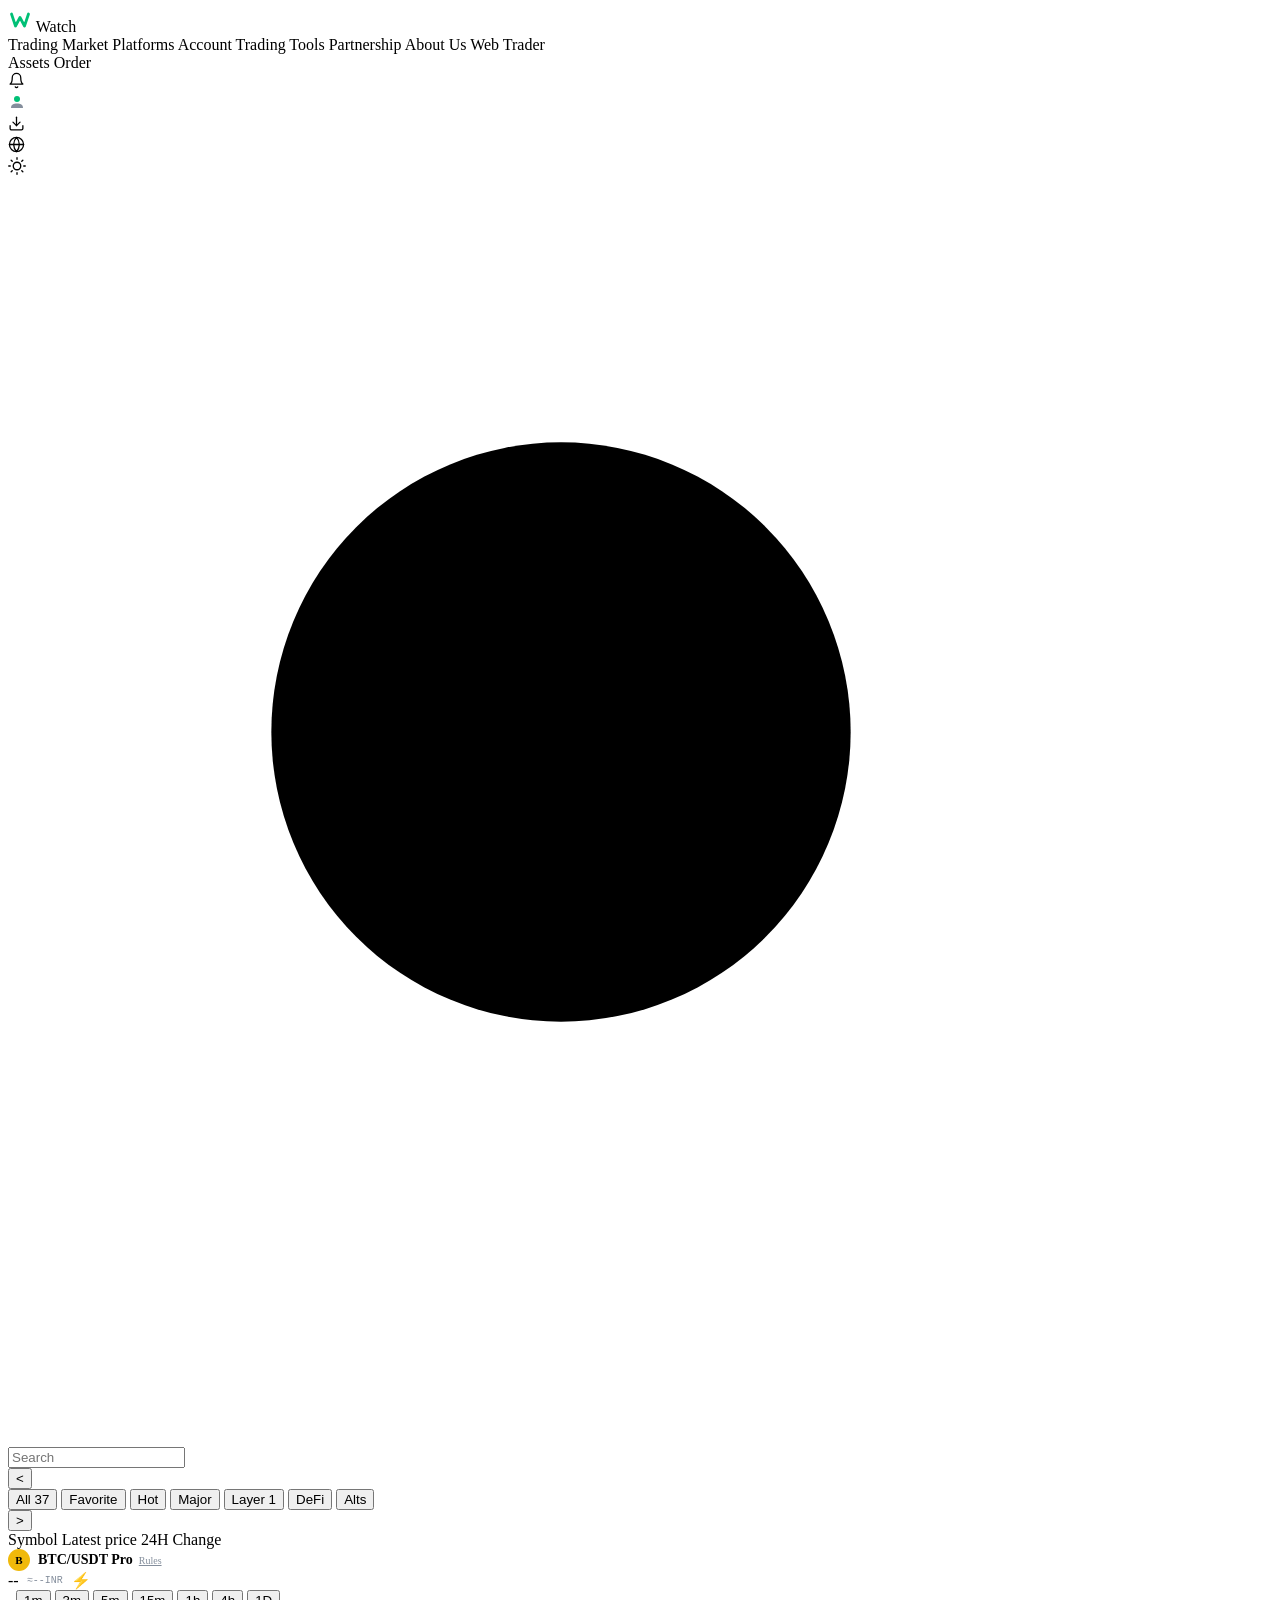
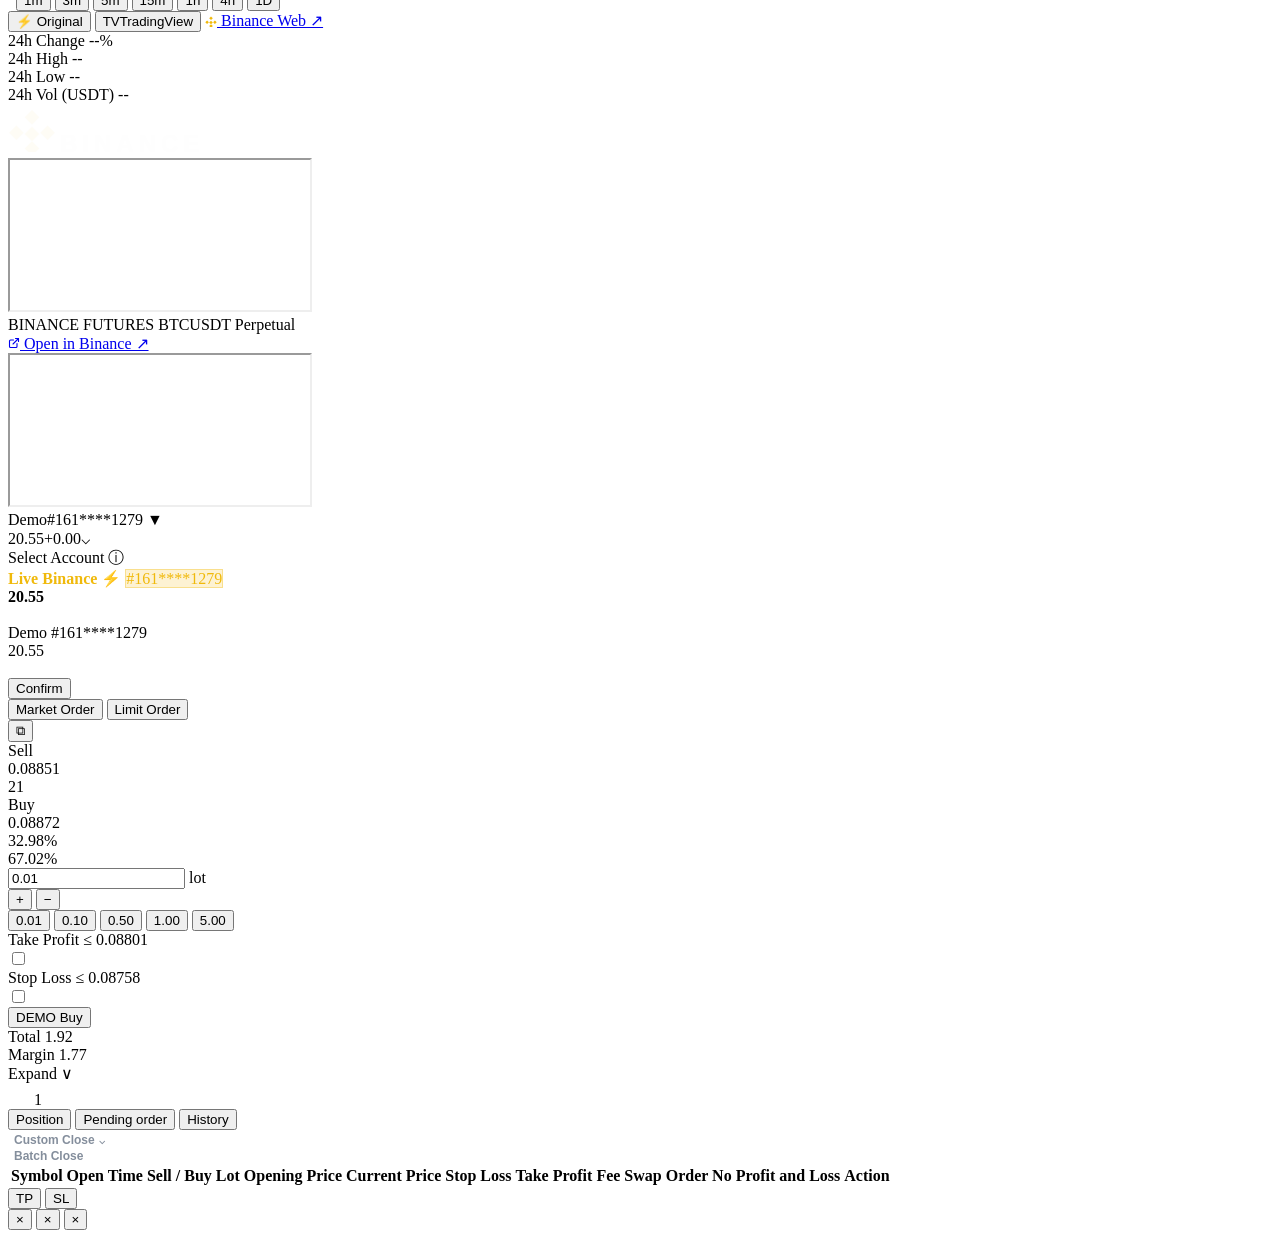
==== commit 8a15b70e: "Ensure Live account mode matches Demo with #161****1279 account ID, active balance and real-time flo" ====
--- a/templates/terminal.html
+++ b/templates/terminal.html
@@ -189,19 +189,20 @@
             return CONTRACT_SPECS[sym]?.lot_size_coins || 1.0;
         }
 
-        function getInitialPortfolio() {
+        function getInitialPortfolio(isLive) {
             return {
-                "wallet_balance": 15.00,
+                "wallet_balance": 20.55,
                 "safe_vault": 0.0,
-                "total_equity": 15.00,
-                "peak_equity": 15.00,
+                "total_equity": 20.55,
+                "peak_equity": 20.55,
                 "max_drawdown_usd": 0.0,
                 "max_drawdown_pct": 0.0,
-                "current_session_id": 1,
-                "current_session_name": "Paper Trading Session",
+                "current_session_id": isLive ? "LIVE" : 1,
+                "current_session_name": isLive ? "Binance Master Futures [LIVE ⚡]" : "Paper Trading Session",
                 "session_pnl": 0.0,
                 "session_trades_count": 0,
                 "session_locked": false,
+                "is_live_account": !!isLive,
                 "stats": {
                     "total_trades": 0,
                     "wins": 0,
@@ -215,23 +216,29 @@
                 },
                 "active_positions": [],
                 "closed_trades": [],
-                "equity_history": [{"timestamp": new Date().toLocaleTimeString(), "equity": 15.00}]
+                "equity_history": [{"timestamp": new Date().toLocaleTimeString(), "equity": 20.55}]
             };
         }
 
-        function loadPortfolio() {
+        function loadPortfolio(isLive) {
+            const key = isLive ? "tradew_live_portfolio" : "tradew_demo_portfolio";
             try {
-                const raw = localStorage.getItem("tradew_demo_portfolio");
-                if (raw) return JSON.parse(raw);
+                const raw = localStorage.getItem(key);
+                if (raw) {
+                    const parsed = JSON.parse(raw);
+                    parsed.is_live_account = !!isLive;
+                    return parsed;
+                }
             } catch(e) {}
-            const init = getInitialPortfolio();
-            savePortfolio(init);
+            const init = getInitialPortfolio(isLive);
+            savePortfolio(init, isLive);
             return init;
         }
 
-        function savePortfolio(st) {
+        function savePortfolio(st, isLive) {
+            const key = isLive ? "tradew_live_portfolio" : "tradew_demo_portfolio";
             try {
-                localStorage.setItem("tradew_demo_portfolio", JSON.stringify(st));
+                localStorage.setItem(key, JSON.stringify(st));
             } catch(e) {}
         }
 
@@ -373,9 +380,10 @@
                     return new Response("[]", { status: 200, headers: { "Content-Type": "application/json" } });
                 }
 
-                // 4. /api/demo/state
-                if (url.includes("/api/demo/state")) {
-                    const st = loadPortfolio();
+                // 4. /api/demo/state & /api/live/state
+                if (url.includes("/api/demo/state") || url.includes("/api/live/state")) {
+                    const isLive = url.includes("/api/live/state");
+                    const st = loadPortfolio(isLive);
                     // Settle positions with any known live prices
                     const active = st.active_positions || [];
                     const remaining = [];
@@ -437,17 +445,19 @@
                         }
                     }
                     st.active_positions = remaining;
-                    savePortfolio(st);
+                    st.is_live_account = isLive;
+                    savePortfolio(st, isLive);
                     return new Response(JSON.stringify(st), {
                         status: 200,
                         headers: { "Content-Type": "application/json" }
                     });
                 }
 
-                // 5. /api/order (Create order)
-                if (url.includes("/api/order") && !url.includes("/api/order/") && init?.method === "POST") {
+                // 5. /api/order & /api/live/order
+                if ((url.includes("/api/order") || url.includes("/api/live/order")) && !url.includes("/api/order/") && init?.method === "POST") {
+                    const isLive = url.includes("/api/live/order");
                     const body = JSON.parse(init.body || "{}");
-                    const st = loadPortfolio();
+                    const st = loadPortfolio(isLive);
                     const sym = (body.symbol || "BTCUSDT").toUpperCase();
                     const entryP = parseFloat(body.entry_price || liveTickerMap[sym]?.lastPrice || FALLBACK_PRICES[sym] || 100);
                     const vol = parseFloat(body.volume || 0.01);
@@ -458,7 +468,7 @@
                     const fee = notional * 0.0005;
 
                     const newPos = {
-                        pos_id: "POS-" + Math.floor(100000 + Math.random() * 900000),
+                        pos_id: (isLive ? "REAL-" : "POS-") + Math.floor(100000 + Math.random() * 900000),
                         symbol: sym,
                         side: side,
                         order_type: body.order_type || "MARKET",
@@ -472,24 +482,24 @@
                         unrealized_pnl: -Math.round(fee * 100) / 100,
                         entry_time: new Date().toLocaleTimeString(),
                         is_risk_free: false,
+                        is_real: isLive,
                         tranches: {
                             queen: { tp_price: body.tp_price ? parseFloat(body.tp_price) : null }
                         }
                     };
 
                     st.active_positions.push(newPos);
-                    savePortfolio(st);
+                    savePortfolio(st, isLive);
                     return new Response(JSON.stringify({ status: "SUCCESS", pos_id: newPos.pos_id, message: "Order executed at $" + entryP }), {
                         status: 200,
                         headers: { "Content-Type": "application/json" }
                     });
-                }
-
                 // 6. /api/order/close & /api/live/close
                 if (url.includes("/close")) {
                     const body = JSON.parse(init?.body || "{}");
                     const posId = body.pos_id;
-                    const st = loadPortfolio();
+                    const isLive = url.includes("/live/") || (posId && String(posId).startsWith("REAL-"));
+                    const st = loadPortfolio(isLive);
                     const active = st.active_positions || [];
                     const remaining = [];
                     let closedPos = null;
@@ -538,7 +548,7 @@
                             exit_reason: "Manual Close"
                         });
                         st.active_positions = remaining;
-                        savePortfolio(st);
+                        savePortfolio(st, isLive);
                         return new Response(JSON.stringify({ status: "SUCCESS", message: "Position closed" }), {
                             status: 200,
                             headers: { "Content-Type": "application/json" }
@@ -944,8 +954,8 @@
                     <span class="tradew-account-id" id="disp-tradew-acct-id">#161****1279 <span class="tradew-chevron" id="disp-tradew-chevron">&#9660;</span></span>
                 </div>
                 <div style="display: flex; align-items: center;">
-                    <span class="tradew-account-bal" id="disp-tradew-bal">27.57</span>
-                    <span class="tradew-account-pnl" id="disp-tradew-floating">+33.58</span>
+                    <span class="tradew-account-bal" id="disp-tradew-bal">20.55</span>
+                    <span class="tradew-account-pnl" id="disp-tradew-floating">+0.00</span>
                     <span class="tradew-account-drop">&#9013;</span>
                 </div>
             </div>
@@ -961,9 +971,9 @@
                 <div class="tradew-acct-card" id="card-standard" onclick="selectAccountOption('standard')">
                     <div class="tradew-acct-top">
                         <span class="tradew-acct-type-name" style="color: #F0B90B; font-weight: 700;">Live Binance &#9889;</span>
-                        <span class="tradew-acct-id-tag" style="background: rgba(240,185,11,0.18); color: #F0B90B; border: 1px solid rgba(240,185,11,0.35);">Master Futures</span>
-                    </div>
-                    <div class="tradew-acct-card-bal" id="card-standard-bal" style="font-weight: 700;">$0.00 USDT</div>
+                        <span class="tradew-acct-id-tag" style="background: rgba(240,185,11,0.18); color: #F0B90B; border: 1px solid rgba(240,185,11,0.35);">#161****1279</span>
+                    </div>
+                    <div class="tradew-acct-card-bal" id="card-standard-bal" style="font-weight: 700;">20.55</div>
                     <div class="tradew-acct-check">
                         <svg width="12" height="12" viewBox="0 0 12 12" fill="none"><path d="M2.5 6L5 8.5L9.5 3.5" stroke="#FFFFFF" stroke-width="2" stroke-linecap="round" stroke-linejoin="round"/></svg>
                     </div>
@@ -975,7 +985,7 @@
                         <span class="tradew-acct-type-name">Demo</span>
                         <span class="tradew-acct-id-tag">#161****1279</span>
                     </div>
-                    <div class="tradew-acct-card-bal" id="card-demo-bal">27.42</div>
+                    <div class="tradew-acct-card-bal" id="card-demo-bal">20.55</div>
                     <div class="tradew-acct-check">
                         <svg width="12" height="12" viewBox="0 0 12 12" fill="none"><path d="M2.5 6L5 8.5L9.5 3.5" stroke="#FFFFFF" stroke-width="2" stroke-linecap="round" stroke-linejoin="round"/></svg>
                     </div>
@@ -1378,6 +1388,6 @@
     </div>
 
     <!-- Interactive Client Scripts -->
-    <script src="./static/js/terminal.js?v=20260923_live_market_fix2"></script>
+    <script src="./static/js/terminal.js?v=20260923_zero_flicker_reconcile_fix7"></script>
 </body>
 </html>
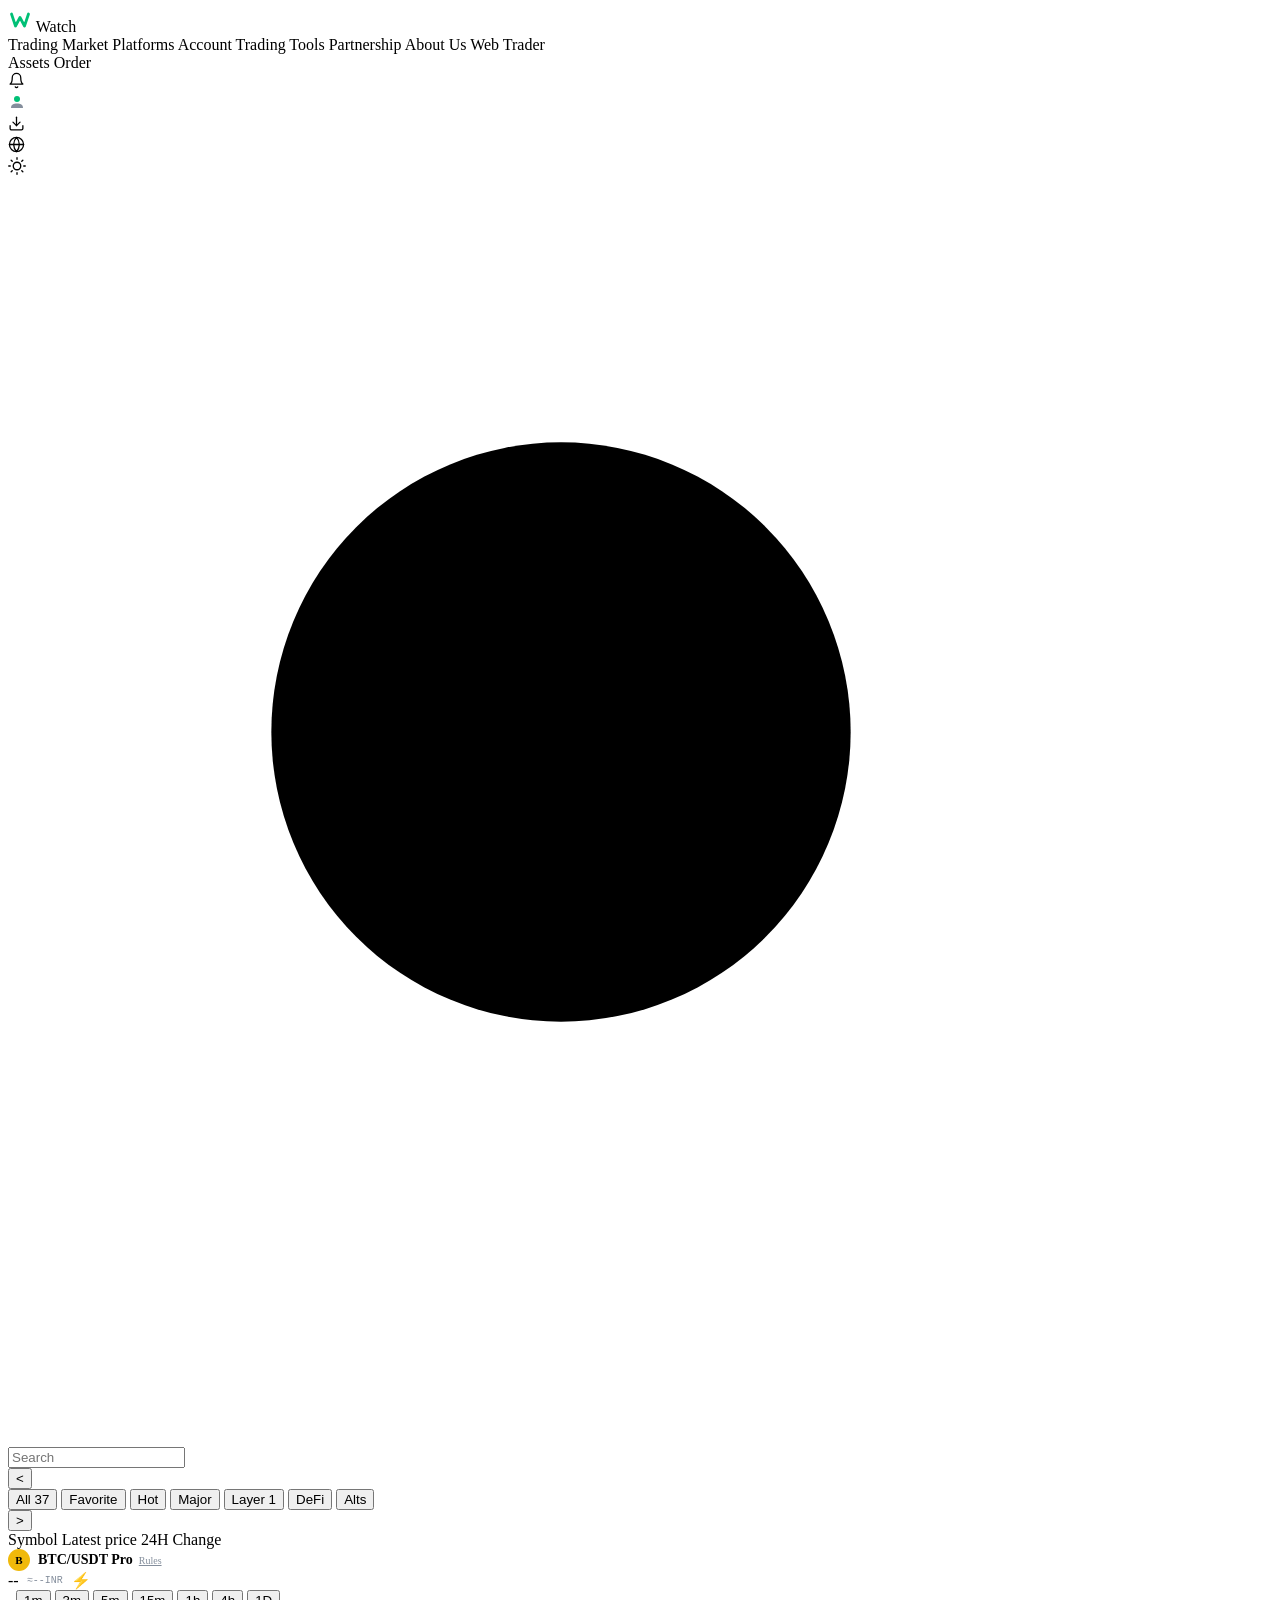
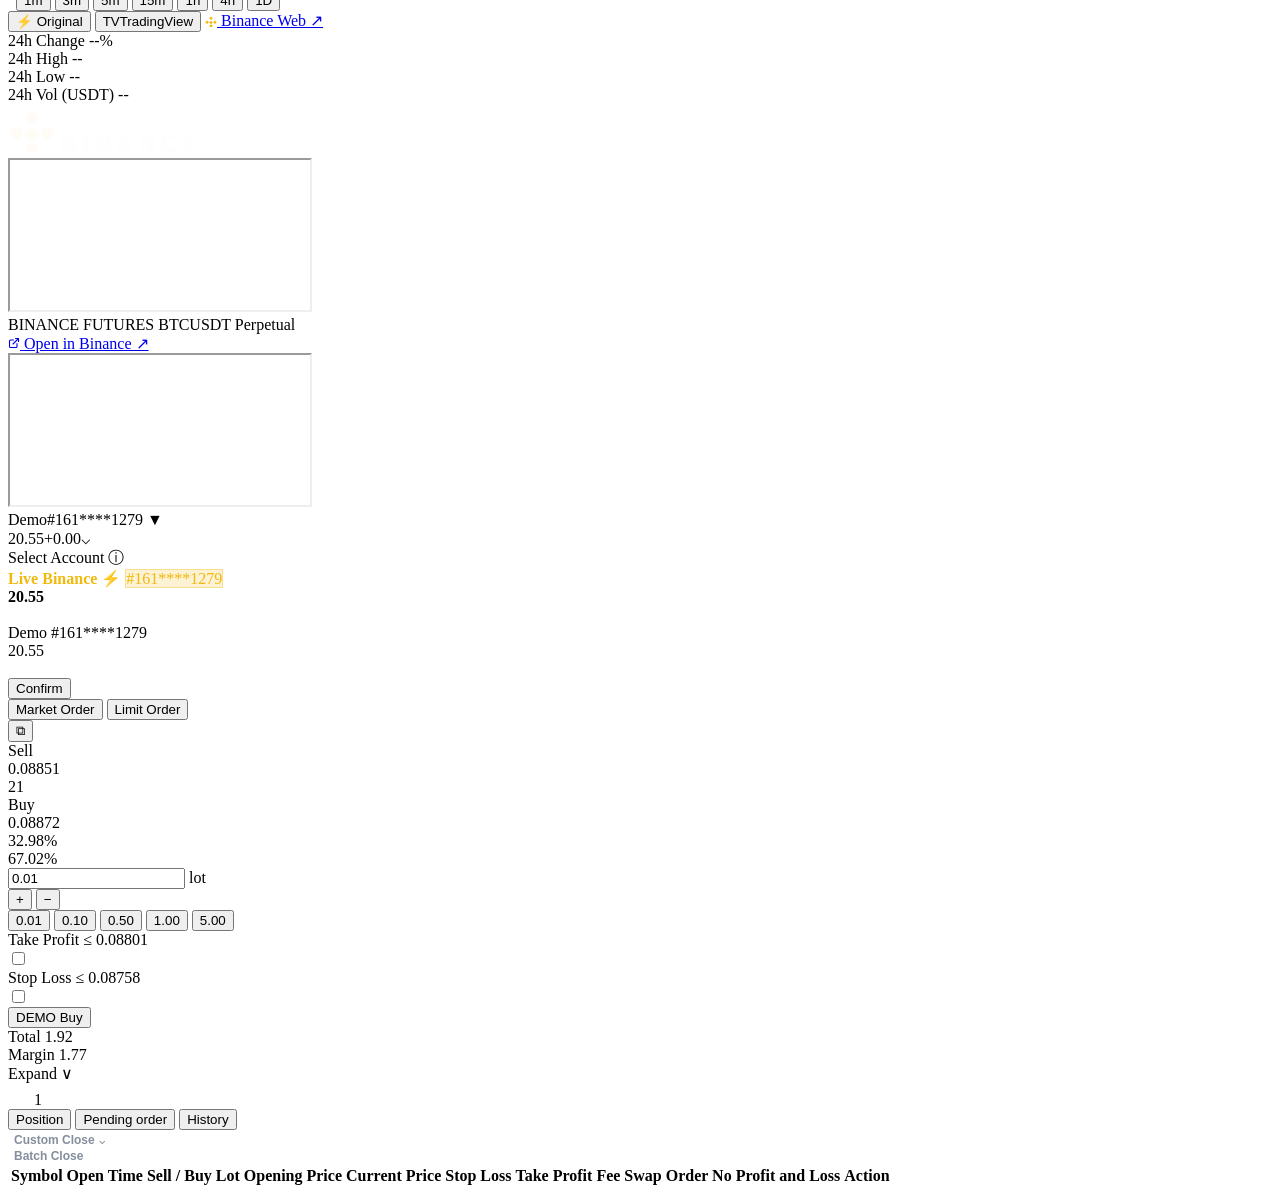
==== commit 83661bad: "fix(sltp): sync live Binance open orders & conditional SL/TP drag-and-drop across demo and live" ====
--- a/templates/terminal.html
+++ b/templates/terminal.html
@@ -459,19 +459,43 @@
                     const body = JSON.parse(init.body || "{}");
                     const st = loadPortfolio(isLive);
                     const sym = (body.symbol || "BTCUSDT").toUpperCase();
-                    const entryP = parseFloat(body.entry_price || liveTickerMap[sym]?.lastPrice || FALLBACK_PRICES[sym] || 100);
-                    const vol = parseFloat(body.volume || 0.01);
-                    const side = (body.side || "BUY").toUpperCase();
+                    const isLimit = Boolean(body.is_limit || body.order_type === "LIMIT");
+                    const entryP = parseFloat(body.client_price || body.current_price || body.entry_price || (isLimit ? body.limit_price : null) || liveTickerMap[sym]?.lastPrice || FALLBACK_PRICES[sym] || 100);
+                    const vol = parseFloat(body.volume_lots || body.lot || body.volume || 0.01);
+                    const side = (body.side || body.cmd || "BUY").toUpperCase();
                     const cSize = getContractSize(sym);
                     const notional = entryP * vol * cSize;
                     const margin = notional / 50.0;
                     const fee = notional * 0.0005;
 
+                    if (isLimit) {
+                        const orderNo = String(Math.floor(100000 + Math.random() * 900000));
+                        const pendingOrd = {
+                            order_no: orderNo,
+                            symbol: sym,
+                            type: `${side} LIMIT`,
+                            place_time: new Date().toLocaleTimeString(),
+                            volume_lots: vol,
+                            order_price: entryP,
+                            current_price: liveTickerMap[sym]?.lastPrice || entryP,
+                            sl_price: body.sl_price ? parseFloat(body.sl_price) : null,
+                            tp_price: body.tp_price ? parseFloat(body.tp_price) : null,
+                            status: "PENDING"
+                        };
+                        st.pending_orders = st.pending_orders || [];
+                        st.pending_orders.unshift(pendingOrd);
+                        savePortfolio(st, isLive);
+                        return new Response(JSON.stringify({ status: "SUCCESS", order_no: orderNo, message: `Limit order #${orderNo} placed` }), {
+                            status: 200,
+                            headers: { "Content-Type": "application/json" }
+                        });
+                    }
+
                     const newPos = {
                         pos_id: (isLive ? "REAL-" : "POS-") + Math.floor(100000 + Math.random() * 900000),
                         symbol: sym,
                         side: side,
-                        order_type: body.order_type || "MARKET",
+                        order_type: "MARKET",
                         volume_lots: vol,
                         entry_price: entryP,
                         current_price: entryP,
@@ -494,129 +518,28 @@
                         status: 200,
                         headers: { "Content-Type": "application/json" }
                     });
+                }
+
                 // 6. /api/order/close & /api/live/close
                 if (url.includes("/close")) {
                     const body = JSON.parse(init?.body || "{}");
                     const posId = body.pos_id;
-                    const isLive = url.includes("/live/") || (posId && String(posId).startsWith("REAL-"));
-                    const st = loadPortfolio(isLive);
-                    const active = st.active_positions || [];
-                    const remaining = [];
-                    let closedPos = null;
-
-                    for (const p of active) {
-                        if (p.pos_id === posId) {
-                            closedPos = p;
-                        } else {
-                            remaining.push(p);
+                    for (const isLive of [true, false]) {
+                        const st = loadPortfolio(isLive);
+                        const active = st.active_positions || [];
+                        const remaining = [];
+                        let closedPos = null;
+
+                        for (const p of active) {
+                            if (p.pos_id === posId) {
+                                closedPos = p;
+                            } else {
+                                remaining.push(p);
+                            }
                         }
-                    }
-
-                    if (closedPos) {
-                        const pnl = closedPos.unrealized_pnl || 0.0;
-                        let vaultSweep = 0;
-                        if (pnl > 0) {
-                            vaultSweep = Math.round(pnl * 0.20 * 100) / 100;
-                            st.safe_vault = Math.round((st.safe_vault + vaultSweep) * 100) / 100;
-                            st.wallet_balance = Math.round((st.wallet_balance + pnl - vaultSweep) * 100) / 100;
-                        } else {
-                            st.wallet_balance = Math.round((st.wallet_balance + pnl) * 100) / 100;
-                        }
-                        st.session_pnl = Math.round((st.session_pnl + pnl) * 100) / 100;
-                        st.total_equity = Math.round((st.wallet_balance + st.safe_vault) * 100) / 100;
-                        st.stats.total_trades++;
-                        if (pnl > 0) st.stats.wins++;
-                        else if (pnl < 0) st.stats.losses++;
-                        else st.stats.breakevens++;
-                        const decided = st.stats.wins + st.stats.losses;
-                        st.stats.decided_win_rate_pct = decided > 0 ? Math.round((st.stats.wins / decided * 1000) / 10) : 100.0;
-
-                        st.closed_trades.unshift({
-                            pos_id: closedPos.pos_id,
-                            symbol: closedPos.symbol,
-                            side: closedPos.side,
-                            volume_lots: closedPos.volume_lots,
-                            entry_time: closedPos.entry_time,
-                            closed_time: new Date().toLocaleTimeString(),
-                            entry_price: closedPos.entry_price,
-                            close_price: closedPos.current_price,
-                            sl_price: closedPos.sl_price,
-                            tp_price: closedPos.tp_price,
-                            total_fee: closedPos.fee,
-                            swap: 0.0,
-                            final_net_pnl: pnl,
-                            exit_reason: "Manual Close"
-                        });
-                        st.active_positions = remaining;
-                        savePortfolio(st, isLive);
-                        return new Response(JSON.stringify({ status: "SUCCESS", message: "Position closed" }), {
-                            status: 200,
-                            headers: { "Content-Type": "application/json" }
-                        });
-                    }
-                    return new Response(JSON.stringify({ status: "ERROR", message: "Position not found" }), {
-                        status: 404,
-                        headers: { "Content-Type": "application/json" }
-                    });
-                }
-
-                // 7. /api/order/edit_sltp
-                if (url.includes("/api/order/edit_sltp")) {
-                    const body = JSON.parse(init?.body || "{}");
-                    const st = loadPortfolio();
-                    for (const p of st.active_positions) {
-                        if (p.pos_id === body.pos_id) {
-                            if (body.type === "SL") {
-                                p.sl_price = body.clear ? null : parseFloat(body.price);
-                            } else {
-                                p.tp_price = body.clear ? null : parseFloat(body.price);
-                                if (p.tranches && p.tranches.queen) p.tranches.queen.tp_price = p.tp_price;
-                            }
-                            break;
-                        }
-                    }
-                    savePortfolio(st);
-                    return new Response(JSON.stringify({ status: "SUCCESS" }), {
-                        status: 200,
-                        headers: { "Content-Type": "application/json" }
-                    });
-                }
-
-                // 8. /api/order/breakeven
-                if (url.includes("/api/order/breakeven")) {
-                    const body = JSON.parse(init?.body || "{}");
-                    const st = loadPortfolio();
-                    for (const p of st.active_positions) {
-                        if (p.pos_id === body.pos_id) {
-                            const pip = CONTRACT_SPECS[p.symbol]?.pip_val || 0.1;
-                            if (p.side === "BUY") {
-                                p.sl_price = Math.round((p.entry_price + (2 * pip)) * 100) / 100;
-                            } else {
-                                p.sl_price = Math.round((p.entry_price - (2 * pip)) * 100) / 100;
-                            }
-                            p.is_risk_free = true;
-                            break;
-                        }
-                    }
-                    savePortfolio(st);
-                    return new Response(JSON.stringify({ status: "SUCCESS", message: "Position locked to breakeven" }), {
-                        status: 200,
-                        headers: { "Content-Type": "application/json" }
-                    });
-                }
-
-                // 9. /api/order/batch_close
-                if (url.includes("/api/order/batch_close")) {
-                    const body = JSON.parse(init?.body || "{}");
-                    const filter = body.filter || "ALL";
-                    const st = loadPortfolio();
-                    const active = st.active_positions || [];
-                    const remaining = [];
-
-                    for (const p of active) {
-                        const pnl = p.unrealized_pnl || 0.0;
-                        const match = (filter === "ALL") || (filter === "PROFIT" && pnl > 0) || (filter === "LOSS" && pnl < 0);
-                        if (match) {
+
+                        if (closedPos) {
+                            const pnl = closedPos.unrealized_pnl || 0.0;
                             let vaultSweep = 0;
                             if (pnl > 0) {
                                 vaultSweep = Math.round(pnl * 0.20 * 100) / 100;
@@ -635,27 +558,164 @@
                             st.stats.decided_win_rate_pct = decided > 0 ? Math.round((st.stats.wins / decided * 1000) / 10) : 100.0;
 
                             st.closed_trades.unshift({
-                                pos_id: p.pos_id,
-                                symbol: p.symbol,
-                                side: p.side,
-                                volume_lots: p.volume_lots,
-                                entry_time: p.entry_time,
+                                pos_id: closedPos.pos_id,
+                                symbol: closedPos.symbol,
+                                side: closedPos.side,
+                                volume_lots: closedPos.volume_lots,
+                                entry_time: closedPos.entry_time,
                                 closed_time: new Date().toLocaleTimeString(),
-                                entry_price: p.entry_price,
-                                close_price: p.current_price,
-                                sl_price: p.sl_price,
-                                tp_price: p.tp_price,
-                                total_fee: p.fee,
+                                entry_price: closedPos.entry_price,
+                                close_price: closedPos.current_price,
+                                sl_price: closedPos.sl_price,
+                                tp_price: closedPos.tp_price,
+                                total_fee: closedPos.fee,
                                 swap: 0.0,
                                 final_net_pnl: pnl,
-                                exit_reason: "Batch Close"
+                                exit_reason: "Manual Close"
                             });
-                        } else {
-                            remaining.push(p);
+                            st.active_positions = remaining;
+                            savePortfolio(st, isLive);
+                            return new Response(JSON.stringify({ status: "SUCCESS", message: "Position closed" }), {
+                                status: 200,
+                                headers: { "Content-Type": "application/json" }
+                            });
                         }
                     }
-                    st.active_positions = remaining;
-                    savePortfolio(st);
+                    return new Response(JSON.stringify({ status: "ERROR", message: "Position not found" }), {
+                        status: 404,
+                        headers: { "Content-Type": "application/json" }
+                    });
+                }
+
+                // 7. /api/order/edit_sltp
+                if (url.includes("/api/order/edit_sltp")) {
+                    const body = JSON.parse(init?.body || "{}");
+                    const posId = body.pos_id;
+                    let found = false;
+                    for (const isLive of [true, false]) {
+                        const st = loadPortfolio(isLive);
+                        for (const p of (st.active_positions || [])) {
+                            if (p.pos_id === posId) {
+                                if (body.type === "SL") {
+                                    p.sl_price = body.clear ? null : parseFloat(body.price);
+                                } else {
+                                    p.tp_price = body.clear ? null : parseFloat(body.price);
+                                    if (p.tranches && p.tranches.queen) p.tranches.queen.tp_price = p.tp_price;
+                                }
+                                found = true;
+                                break;
+                            }
+                        }
+                        if (found) {
+                            savePortfolio(st, isLive);
+                            break;
+                        }
+                    }
+                    return new Response(JSON.stringify({ status: "SUCCESS", pos_id: posId, type: body.type, price: body.price }), {
+                        status: 200,
+                        headers: { "Content-Type": "application/json" }
+                    });
+                }
+
+                // 8. /api/order/breakeven
+                if (url.includes("/api/order/breakeven")) {
+                    const body = JSON.parse(init?.body || "{}");
+                    const posId = body.pos_id;
+                    let found = false;
+                    for (const isLive of [true, false]) {
+                        const st = loadPortfolio(isLive);
+                        for (const p of (st.active_positions || [])) {
+                            if (p.pos_id === posId) {
+                                const pip = CONTRACT_SPECS[p.symbol]?.pip_val || 0.1;
+                                if (p.side === "BUY" || p.side === "LONG") {
+                                    p.sl_price = Math.round((p.entry_price + (2 * pip)) * 100) / 100;
+                                } else {
+                                    p.sl_price = Math.round((p.entry_price - (2 * pip)) * 100) / 100;
+                                }
+                                p.is_risk_free = true;
+                                found = true;
+                                break;
+                            }
+                        }
+                        if (found) {
+                            savePortfolio(st, isLive);
+                            break;
+                        }
+                    }
+                    return new Response(JSON.stringify({ status: "SUCCESS", message: "Position locked to breakeven" }), {
+                        status: 200,
+                        headers: { "Content-Type": "application/json" }
+                    });
+                }
+
+                // 9. /api/order/cancel_pending
+                if (url.includes("/api/order/cancel_pending")) {
+                    const body = JSON.parse(init?.body || "{}");
+                    const orderNo = String(body.order_no || "");
+                    for (const isLive of [true, false]) {
+                        const st = loadPortfolio(isLive);
+                        st.pending_orders = (st.pending_orders || []).filter(o => String(o.order_no) !== orderNo);
+                        savePortfolio(st, isLive);
+                    }
+                    return new Response(JSON.stringify({ status: "SUCCESS", message: `Order #${orderNo} cancelled` }), {
+                        status: 200,
+                        headers: { "Content-Type": "application/json" }
+                    });
+                }
+
+                // 10. /api/order/batch_close
+                if (url.includes("/api/order/batch_close")) {
+                    const body = JSON.parse(init?.body || "{}");
+                    const filter = body.filter || "ALL";
+                    for (const isLive of [true, false]) {
+                        const st = loadPortfolio(isLive);
+                        const active = st.active_positions || [];
+                        const remaining = [];
+
+                        for (const p of active) {
+                            const pnl = p.unrealized_pnl || 0.0;
+                            const match = (filter === "ALL") || (filter === "PROFIT" && pnl > 0) || (filter === "LOSS" && pnl < 0);
+                            if (match) {
+                                let vaultSweep = 0;
+                                if (pnl > 0) {
+                                    vaultSweep = Math.round(pnl * 0.20 * 100) / 100;
+                                    st.safe_vault = Math.round((st.safe_vault + vaultSweep) * 100) / 100;
+                                    st.wallet_balance = Math.round((st.wallet_balance + pnl - vaultSweep) * 100) / 100;
+                                } else {
+                                    st.wallet_balance = Math.round((st.wallet_balance + pnl) * 100) / 100;
+                                }
+                                st.session_pnl = Math.round((st.session_pnl + pnl) * 100) / 100;
+                                st.total_equity = Math.round((st.wallet_balance + st.safe_vault) * 100) / 100;
+                                st.stats.total_trades++;
+                                if (pnl > 0) st.stats.wins++;
+                                else if (pnl < 0) st.stats.losses++;
+                                else st.stats.breakevens++;
+                                const decided = st.stats.wins + st.stats.losses;
+                                st.stats.decided_win_rate_pct = decided > 0 ? Math.round((st.stats.wins / decided * 1000) / 10) : 100.0;
+
+                                st.closed_trades.unshift({
+                                    pos_id: p.pos_id,
+                                    symbol: p.symbol,
+                                    side: p.side,
+                                    volume_lots: p.volume_lots,
+                                    entry_time: p.entry_time,
+                                    closed_time: new Date().toLocaleTimeString(),
+                                    entry_price: p.entry_price,
+                                    close_price: p.current_price,
+                                    sl_price: p.sl_price,
+                                    tp_price: p.tp_price,
+                                    total_fee: p.fee,
+                                    swap: 0.0,
+                                    final_net_pnl: pnl,
+                                    exit_reason: "Batch Close"
+                                });
+                            } else {
+                                remaining.push(p);
+                            }
+                        }
+                        st.active_positions = remaining;
+                        savePortfolio(st, isLive);
+                    }
                     return new Response(JSON.stringify({ status: "SUCCESS" }), {
                         status: 200,
                         headers: { "Content-Type": "application/json" }
@@ -1342,19 +1402,6 @@
 
     </div>
 
-    <!-- Right-side TP/SL action buttons -->
-    <div id="elb-bar">
-        <button id="elb-btn-tp" class="elb-btn elb-btn-tp" data-level="TP" draggable="true" title="Drag to set Take Profit">TP</button>
-        <button id="elb-btn-sl" class="elb-btn elb-btn-sl" data-level="SL" draggable="true" title="Drag to set Stop Loss">SL</button>
-    </div>
-    <!-- One immediate action per visible chart line. Entry closes the position;
-         SL/TP remove only that corresponding protective order. -->
-    <div id="line-close-controls" aria-label="Chart line actions">
-        <button id="line-close-entry" class="line-close-btn line-close-entry" title="Close position now">×</button>
-        <button id="line-close-sl" class="line-close-btn line-close-sl" title="Remove stop loss">×</button>
-        <button id="line-close-tp" class="line-close-btn line-close-tp" title="Remove take profit">×</button>
-    </div>
-
     <!-- Trade W Stop Loss / Take Profit Floating Edit Modal -->
     <div id="tradew-sltp-modal-overlay" class="sltp-modal-overlay" style="display: none;" onclick="closeSLTPModal(event)">
         <div class="sltp-modal-card" onclick="event.stopPropagation();">
